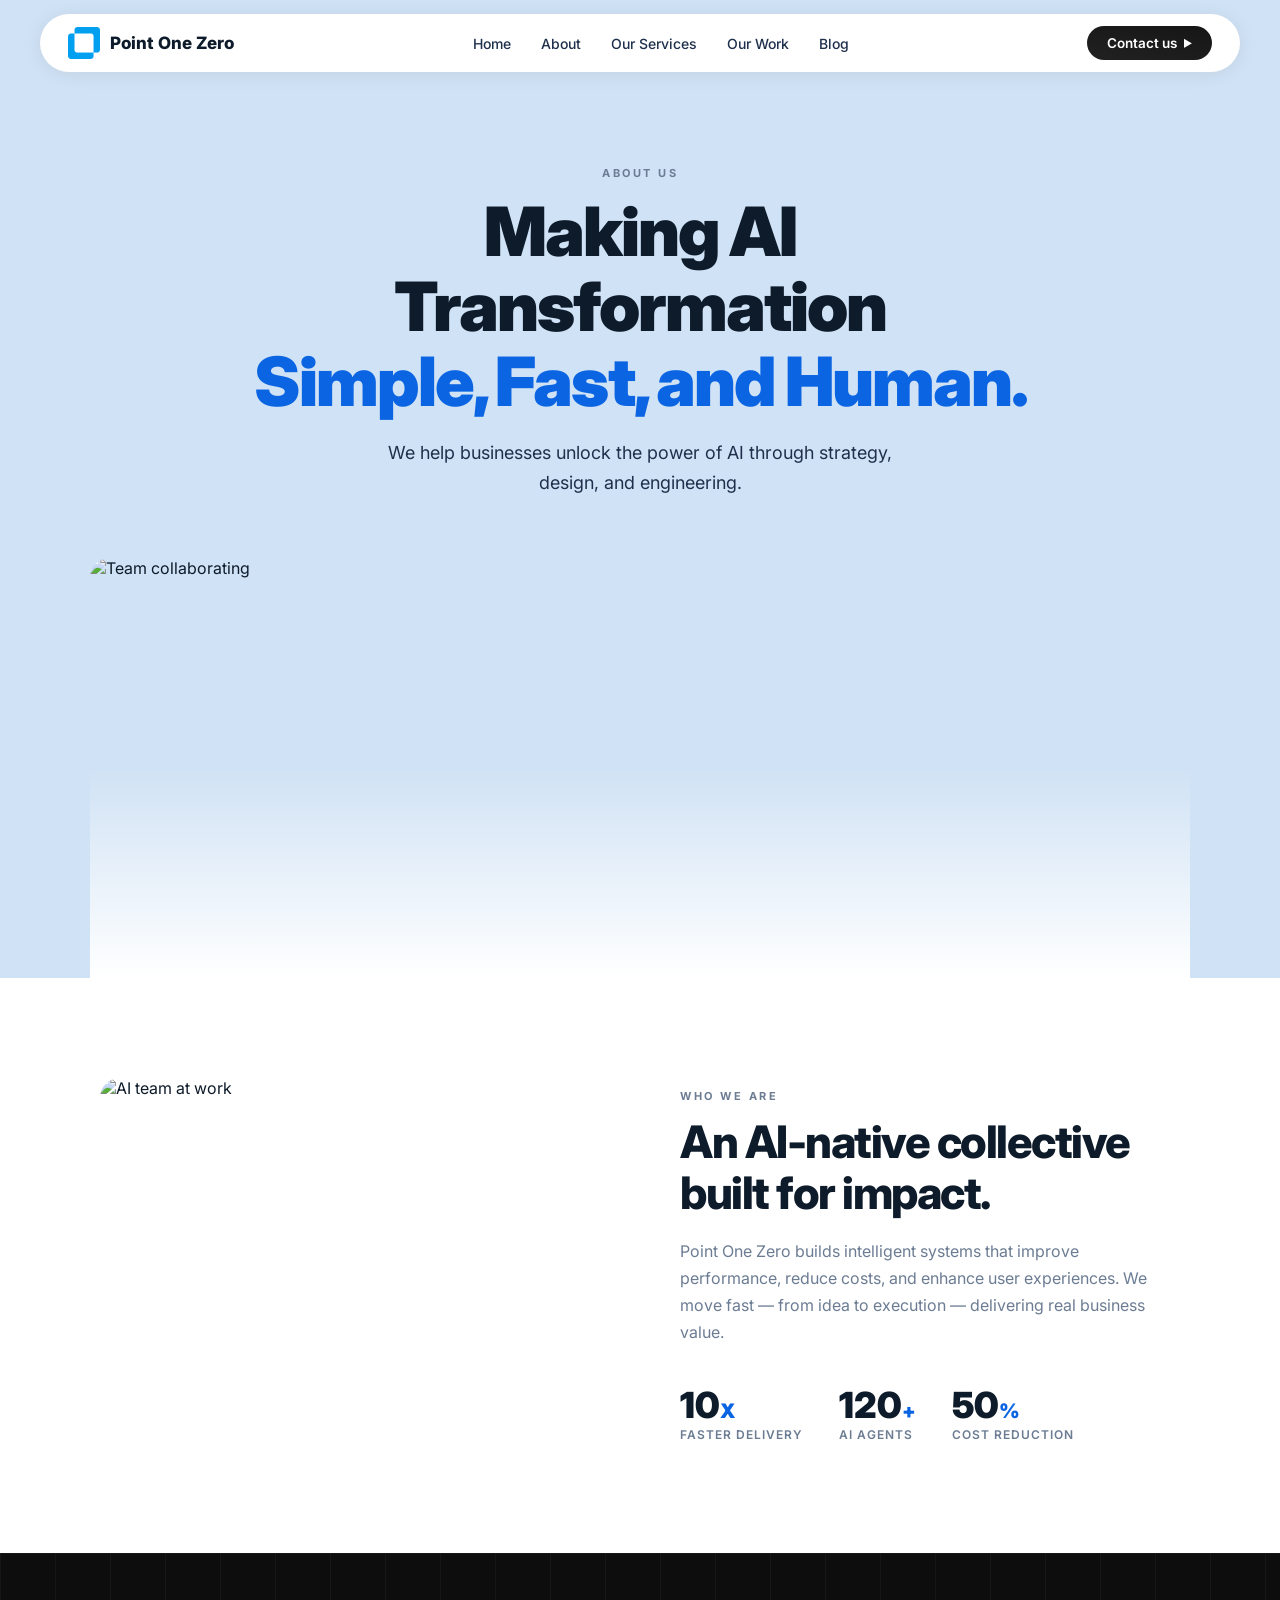
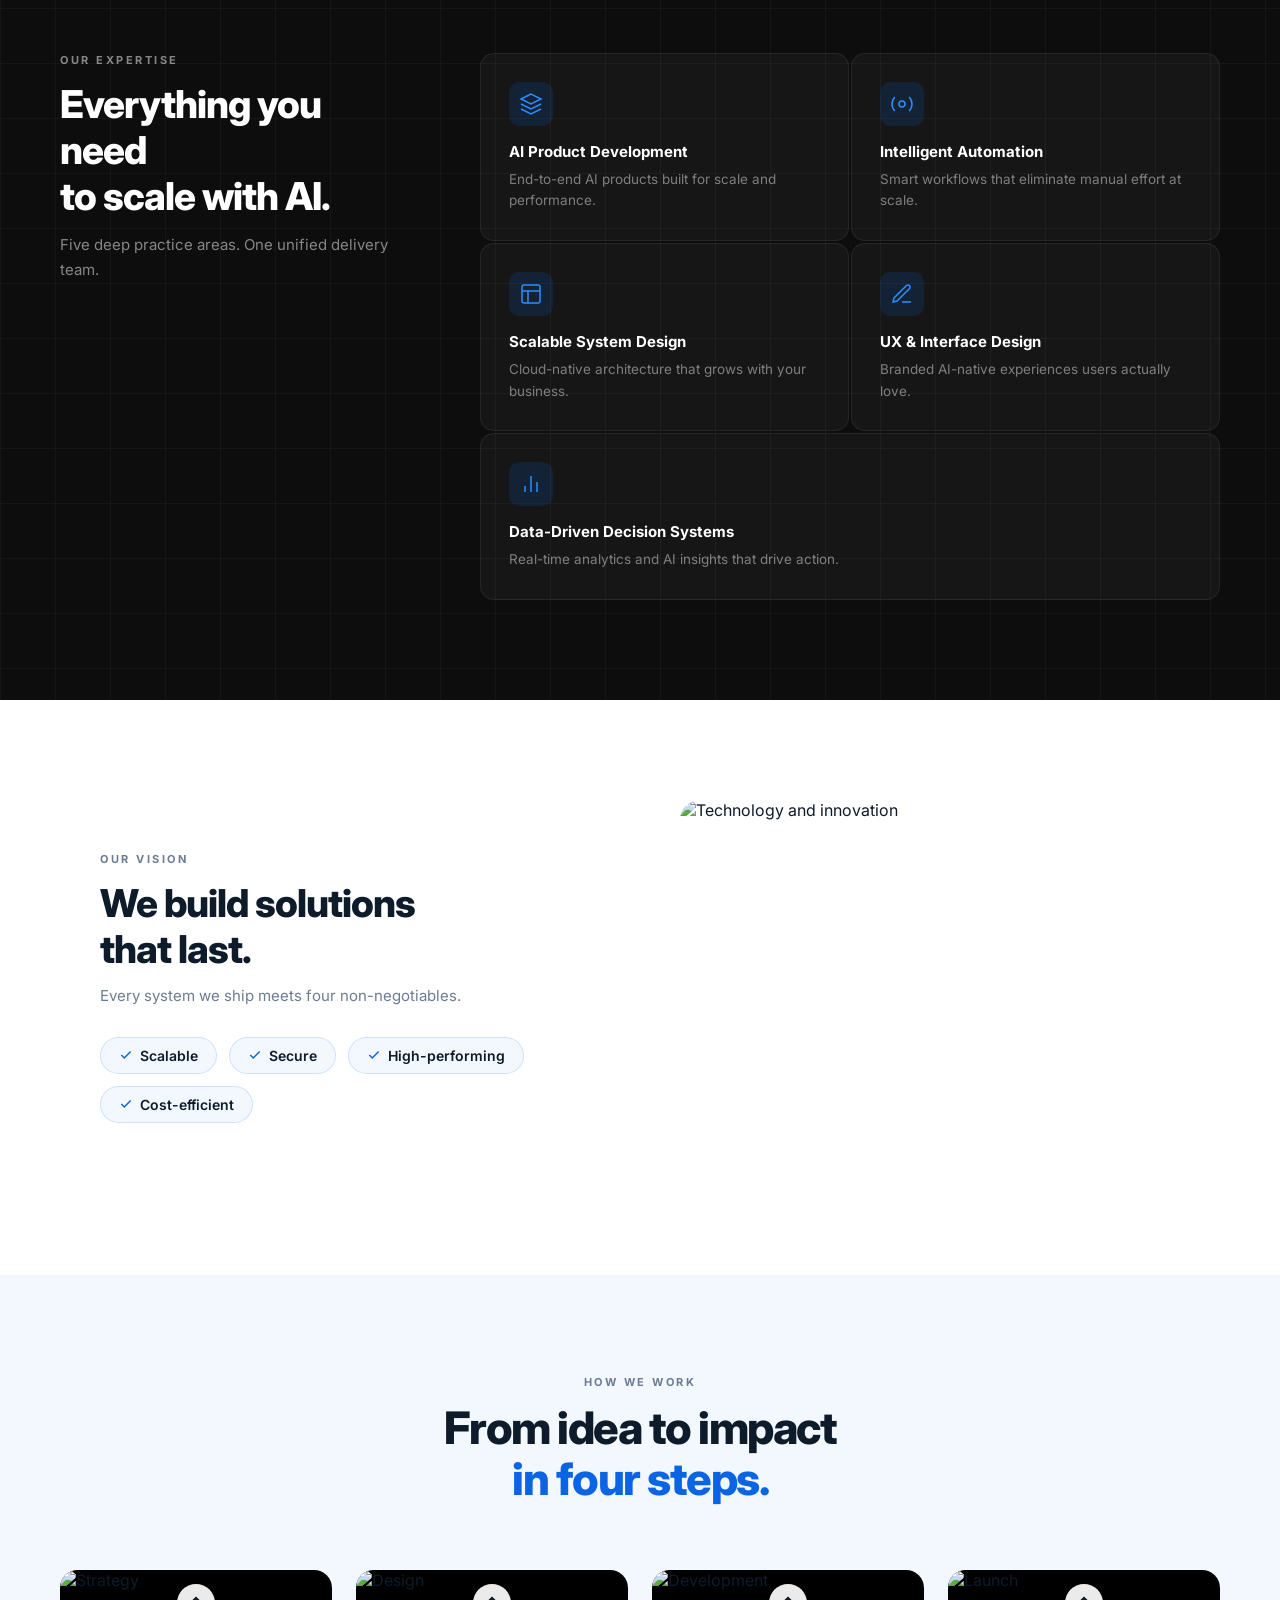
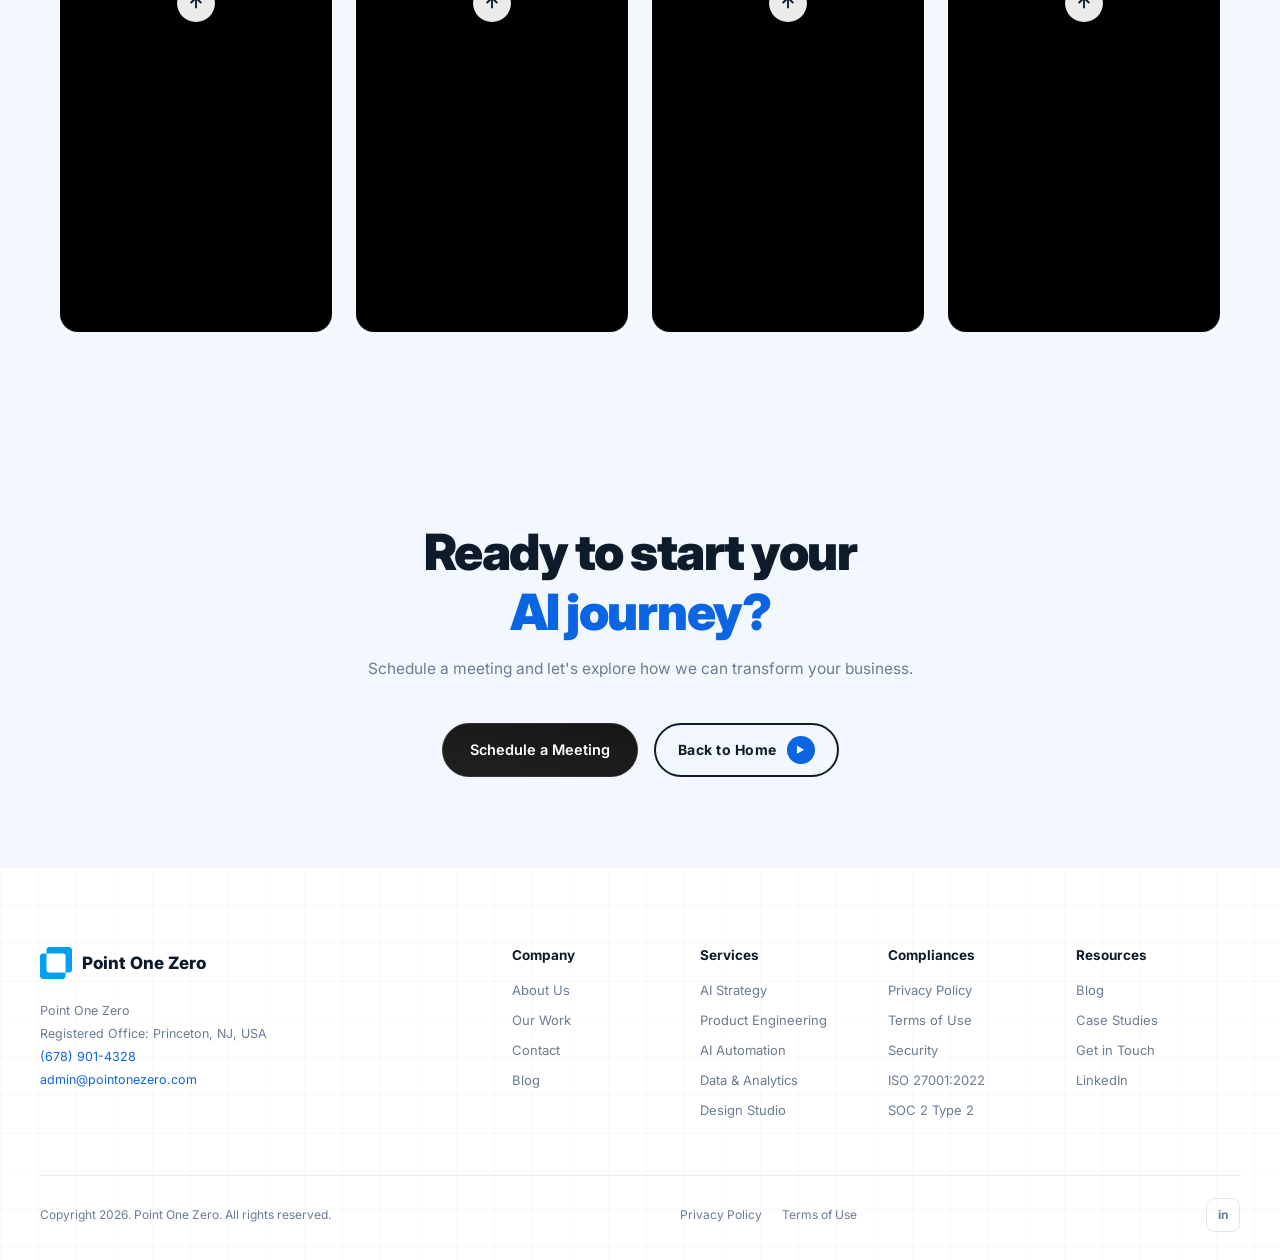
==== about.html @ 59e639ab "Initial commit - Add website files" ====
<!DOCTYPE html>
<html lang="en">
<head>
  <meta charset="UTF-8" />
  <meta name="viewport" content="width=device-width, initial-scale=1.0" />
  <title>About — Point One Zero</title>
  <link rel="preconnect" href="https://fonts.googleapis.com" />
  <link rel="preconnect" href="https://fonts.gstatic.com" crossorigin />
  <link href="https://fonts.googleapis.com/css2?family=Inter:ital,wght@0,300;0,400;0,500;0,600;0,700;0,800;0,900;1,400;1,600&display=swap" rel="stylesheet" />
  <link rel="stylesheet" href="style.css" />
  <link rel="stylesheet" href="about.css" />
</head>
<body>

  <!-- NAVBAR -->
  <header class="site-header">
    <nav class="navbar">
      <a href="index.html" class="logo">
        <img src="POZ Logo.png" alt="Point One Zero Logo" class="logo-img" />
        <span>Point One Zero</span>
      </a>
      <ul class="nav-links">
        <li><a href="index.html">Home</a></li>
        <li><a href="about.html" class="nav-active">About</a></li>
        <li><a href="services.html">Our Services</a></li>
        <li><a href="work.html">Our Work</a></li>
        <li><a href="blog.html">Blog</a></li>
      </ul>
      <a href="contact.html" class="nav-cta">Contact us <span class="cta-arrow">&#9658;</span></a>
      <button class="nav-hamburger" id="navHamburger" aria-label="Menu">
        <span></span><span></span><span></span>
      </button>
    </nav>
  </header>

  <!-- Mobile Menu -->
  <div class="mobile-nav" id="mobileNav">
    <button class="mobile-nav-close" id="mobileNavClose">&#10005;</button>
    <ul>
      <li><a href="index.html">Home</a></li>
      <li><a href="about.html">About</a></li>
      <li><a href="services.html">Our Services</a></li>
      <li><a href="work.html">Our Work</a></li>
      <li><a href="blog.html">Blog</a></li>
      <li><a href="index.html#contact">Contact us</a></li>
    </ul>
  </div>

  <!-- ═══════════════════════════════
       HERO
  ═══════════════════════════════ -->
  <section class="ab-hero">
    <div class="ab-hero-inner">
      <span class="section-eyebrow">ABOUT US</span>
      <h1 class="ab-hero-h1">
        Making AI Transformation<br />
        <em class="blue-text" style="font-style:normal;">Simple, Fast, and Human.</em>
      </h1>
      <p class="ab-hero-sub">
        We help businesses unlock the power of AI through strategy, design, and engineering.
      </p>
    </div>
    <!-- Hero visual: full-width image strip -->
    <div class="ab-hero-img-strip">
      <img
        src="https://images.unsplash.com/photo-1552664730-d307ca884978?w=1600&q=80&auto=format&fit=crop"
        alt="Team collaborating"
        class="ab-hero-img"
      />
      <div class="ab-hero-img-overlay"></div>
    </div>
  </section>

  <!-- ═══════════════════════════════
       WHO WE ARE — split layout
  ═══════════════════════════════ -->
  <section class="ab-who">
    <div class="ab-who-img">
      <img
        src="https://images.unsplash.com/photo-1531482615713-2afd69097998?w=900&q=80&auto=format&fit=crop"
        alt="AI team at work"
      />
    </div>
    <div class="ab-who-text">
      <span class="section-eyebrow">WHO WE ARE</span>
      <h2>An AI-native collective<br />built for impact.</h2>
      <p>
        Point One Zero builds intelligent systems that improve performance,
        reduce costs, and enhance user experiences. We move fast — from
        idea to execution — delivering real business value.
      </p>
      <div class="ab-who-stats">
        <div class="ab-stat">
          <span class="ab-stat-num">10<span class="ab-stat-tag">X</span></span>
          <span class="ab-stat-label">Faster Delivery</span>
        </div>
        <div class="ab-stat">
          <span class="ab-stat-num">120<span class="ab-stat-tag">+</span></span>
          <span class="ab-stat-label">AI Agents</span>
        </div>
        <div class="ab-stat">
          <span class="ab-stat-num">50<span class="ab-stat-tag">%</span></span>
          <span class="ab-stat-label">Cost Reduction</span>
        </div>
      </div>
    </div>
  </section>

  <!-- ═══════════════════════════════
       EXPERTISE — dark section
  ═══════════════════════════════ -->
  <section class="ab-expertise">
    <div class="ab-expertise-inner">
      <div class="ab-exp-text">
        <span class="section-eyebrow" style="color:rgba(255,255,255,0.5);">OUR EXPERTISE</span>
        <h2>Everything you need<br />to scale with AI.</h2>
        <p>Five deep practice areas. One unified delivery team.</p>
      </div>
      <div class="ab-exp-grid">
        <div class="ab-exp-card">
          <div class="ab-exp-icon">
            <svg width="24" height="24" viewBox="0 0 24 24" fill="none" stroke="currentColor" stroke-width="1.5"><path d="M12 2L2 7l10 5 10-5-10-5z"/><path d="M2 17l10 5 10-5"/><path d="M2 12l10 5 10-5"/></svg>
          </div>
          <h3>AI Product Development</h3>
          <p>End-to-end AI products built for scale and performance.</p>
        </div>
        <div class="ab-exp-card">
          <div class="ab-exp-icon">
            <svg width="24" height="24" viewBox="0 0 24 24" fill="none" stroke="currentColor" stroke-width="1.5"><circle cx="12" cy="12" r="3"/><path d="M19.07 4.93a10 10 0 010 14.14M4.93 4.93a10 10 0 000 14.14"/></svg>
          </div>
          <h3>Intelligent Automation</h3>
          <p>Smart workflows that eliminate manual effort at scale.</p>
        </div>
        <div class="ab-exp-card">
          <div class="ab-exp-icon">
            <svg width="24" height="24" viewBox="0 0 24 24" fill="none" stroke="currentColor" stroke-width="1.5"><rect x="3" y="3" width="18" height="18" rx="2"/><path d="M3 9h18M9 21V9"/></svg>
          </div>
          <h3>Scalable System Design</h3>
          <p>Cloud-native architecture that grows with your business.</p>
        </div>
        <div class="ab-exp-card">
          <div class="ab-exp-icon">
            <svg width="24" height="24" viewBox="0 0 24 24" fill="none" stroke="currentColor" stroke-width="1.5"><path d="M12 20h9"/><path d="M16.5 3.5a2.121 2.121 0 013 3L7 19l-4 1 1-4L16.5 3.5z"/></svg>
          </div>
          <h3>UX &amp; Interface Design</h3>
          <p>Branded AI-native experiences users actually love.</p>
        </div>
        <div class="ab-exp-card">
          <div class="ab-exp-icon">
            <svg width="24" height="24" viewBox="0 0 24 24" fill="none" stroke="currentColor" stroke-width="1.5"><line x1="18" y1="20" x2="18" y2="10"/><line x1="12" y1="20" x2="12" y2="4"/><line x1="6" y1="20" x2="6" y2="14"/></svg>
          </div>
          <h3>Data-Driven Decision Systems</h3>
          <p>Real-time analytics and AI insights that drive action.</p>
        </div>
      </div>
    </div>
  </section>

  <!-- ═══════════════════════════════
       VISION — light section with image
  ═══════════════════════════════ -->
  <section class="ab-vision">
    <div class="ab-vision-text">
      <span class="section-eyebrow">OUR VISION</span>
      <h2>We build solutions<br />that last.</h2>
      <p>Every system we ship meets four non-negotiables.</p>
      <div class="ab-vision-pills">
        <span class="ab-pill">
          <svg width="14" height="14" viewBox="0 0 24 24" fill="none" stroke="currentColor" stroke-width="2.5"><polyline points="20 6 9 17 4 12"/></svg>
          Scalable
        </span>
        <span class="ab-pill">
          <svg width="14" height="14" viewBox="0 0 24 24" fill="none" stroke="currentColor" stroke-width="2.5"><polyline points="20 6 9 17 4 12"/></svg>
          Secure
        </span>
        <span class="ab-pill">
          <svg width="14" height="14" viewBox="0 0 24 24" fill="none" stroke="currentColor" stroke-width="2.5"><polyline points="20 6 9 17 4 12"/></svg>
          High-performing
        </span>
        <span class="ab-pill">
          <svg width="14" height="14" viewBox="0 0 24 24" fill="none" stroke="currentColor" stroke-width="2.5"><polyline points="20 6 9 17 4 12"/></svg>
          Cost-efficient
        </span>
      </div>
    </div>
    <div class="ab-vision-img">
      <img
        src="https://images.unsplash.com/photo-1518770660439-4636190af475?w=900&q=80&auto=format&fit=crop"
        alt="Technology and innovation"
      />
    </div>
  </section>

  <!-- ═══════════════════════════════
       PROCESS — numbered steps
  ═══════════════════════════════ -->
  <section class="ab-process">
    <div class="ab-process-head">
      <span class="section-eyebrow">HOW WE WORK</span>
      <h2>From idea to impact<br /><span class="blue-text">in four steps.</span></h2>
    </div>

    <div class="ab-steps">

      <!-- Card 1 -->
      <div class="ab-flip-card">
        <div class="ab-flip-inner">
          <div class="ab-flip-front">
            <img src="https://images.unsplash.com/photo-1507238691740-187a5b1d37b8?w=600&q=80&auto=format&fit=crop" alt="Strategy" />
            <div class="ab-flip-arrow">
              <svg width="18" height="18" viewBox="0 0 24 24" fill="none" stroke="currentColor" stroke-width="2.5"><line x1="12" y1="19" x2="12" y2="5"/><polyline points="5 12 12 5 19 12"/></svg>
            </div>
          </div>
          <div class="ab-flip-back">
            <h3>Innovation &amp; Strategy</h3>
            <p>Define goals, identify opportunities, and create a clear roadmap to value.</p>
          </div>
        </div>
      </div>

      <!-- Card 2 -->
      <div class="ab-flip-card">
        <div class="ab-flip-inner">
          <div class="ab-flip-front">
            <img src="https://images.unsplash.com/photo-1561070791-2526d30994b5?w=600&q=80&auto=format&fit=crop" alt="Design" />
            <div class="ab-flip-arrow">
              <svg width="18" height="18" viewBox="0 0 24 24" fill="none" stroke="currentColor" stroke-width="2.5"><line x1="12" y1="19" x2="12" y2="5"/><polyline points="5 12 12 5 19 12"/></svg>
            </div>
          </div>
          <div class="ab-flip-back">
            <h3>Design &amp; Prototyping</h3>
            <p>Rapid design iterations with real-time validation and feedback loops.</p>
          </div>
        </div>
      </div>

      <!-- Card 3 -->
      <div class="ab-flip-card">
        <div class="ab-flip-inner">
          <div class="ab-flip-front">
            <img src="https://images.unsplash.com/photo-1571171637578-41bc2dd41cd2?w=600&q=80&auto=format&fit=crop" alt="Development" />
            <div class="ab-flip-arrow">
              <svg width="18" height="18" viewBox="0 0 24 24" fill="none" stroke="currentColor" stroke-width="2.5"><line x1="12" y1="19" x2="12" y2="5"/><polyline points="5 12 12 5 19 12"/></svg>
            </div>
          </div>
          <div class="ab-flip-back">
            <h3>Development &amp; Integration</h3>
            <p>AI-powered systems built and integrated with your existing business platforms.</p>
          </div>
        </div>
      </div>

      <!-- Card 4 -->
      <div class="ab-flip-card">
        <div class="ab-flip-inner">
          <div class="ab-flip-front">
            <img src="https://images.unsplash.com/photo-1551288049-bebda4e38f71?w=600&q=80&auto=format&fit=crop" alt="Launch" />
            <div class="ab-flip-arrow">
              <svg width="18" height="18" viewBox="0 0 24 24" fill="none" stroke="currentColor" stroke-width="2.5"><line x1="12" y1="19" x2="12" y2="5"/><polyline points="5 12 12 5 19 12"/></svg>
            </div>
          </div>
          <div class="ab-flip-back">
            <h3>Launch &amp; Learn</h3>
            <p>Deploy, monitor, and continuously improve using real-world insights and data.</p>
          </div>
        </div>
      </div>

    </div>
  </section>

  <!-- ═══════════════════════════════
       CTA BAND
  ═══════════════════════════════ -->
  <section class="cta-band" id="contact">
    <div class="cta-band-inner">
      <h2>Ready to start your<br /><span class="blue-text">AI journey?</span></h2>
      <p>Schedule a meeting and let's explore how we can transform your business.</p>
      <div class="cta-band-btns">
        <a href="contact.html" class="btn-dark">Schedule a Meeting</a>
        <a href="index.html" class="btn-outline-dark">Back to Home <span class="btn-play">&#9654;</span></a>
      </div>
    </div>
  </section>

  <!-- FOOTER -->
  <footer class="site-footer">
    <div class="footer-top">
      <div class="footer-brand">
        <a href="index.html" class="logo footer-logo">
          <img src="POZ Logo.png" alt="Point One Zero Logo" class="logo-img" />
          <span>Point One Zero</span>
        </a>
        <address class="footer-addr">
          Point One Zero<br />
          Registered Office: Princeton, NJ, USA<br />
          <a href="tel:+16789014328">(678) 901-4328</a><br />
          <a href="mailto:admin@pointonezero.com">admin@pointonezero.com</a>
        </address>
      </div>
      <div class="footer-cols">
        <div class="fcol">
          <h4>Company</h4>
          <ul>
            <li><a href="about.html">About Us</a></li>
            <li><a href="work.html">Our Work</a></li>
            <li><a href="contact.html">Contact</a></li>
            <li><a href="blog.html">Blog</a></li>
          </ul>
        </div>
        <div class="fcol">
          <h4>Services</h4>
          <ul>
            <li><a href="services.html">AI Strategy</a></li>
            <li><a href="services.html">Product Engineering</a></li>
            <li><a href="services.html">AI Automation</a></li>
            <li><a href="services.html">Data &amp; Analytics</a></li>
            <li><a href="services.html">Design Studio</a></li>
          </ul>
        </div>
        <div class="fcol">
          <h4>Compliances</h4>
          <ul>
            <li><a href="#">Privacy Policy</a></li>
            <li><a href="#">Terms of Use</a></li>
            <li><a href="#">Security</a></li>
            <li><a href="#">ISO 27001:2022</a></li>
            <li><a href="#">SOC 2 Type 2</a></li>
          </ul>
        </div>
        <div class="fcol">
          <h4>Resources</h4>
          <ul>
            <li><a href="blog.html">Blog</a></li>
            <li><a href="work.html">Case Studies</a></li>
            <li><a href="contact.html">Get in Touch</a></li>
            <li><a href="https://www.linkedin.com/company/point-one-zero/posts/?feedView=all" target="_blank" rel="noopener">LinkedIn</a></li>
          </ul>
        </div>
      </div>
    </div>
    <div class="footer-bottom">
      <p>Copyright 2026. Point One Zero. All rights reserved.</p>
      <div class="footer-legal">
        <a href="#">Privacy Policy</a>
        <a href="#">Terms of Use</a>
      </div>
      <div class="footer-socials">
        <a href="https://www.linkedin.com/company/point-one-zero/posts/?feedView=all" target="_blank" rel="noopener" aria-label="LinkedIn" class="social-link">in</a>
      </div>
    </div>
  </footer>

  <script src="main.js"></script>
</body>
</html>
---- style.css ----
/* ══════════════════════════════════════════
   RESET
══════════════════════════════════════════ */
*, *::before, *::after { margin: 0; padding: 0; box-sizing: border-box; }
html { scroll-behavior: smooth; }
ul { list-style: none; }
a { text-decoration: none; color: inherit; }
img { max-width: 100%; display: block; }
address { font-style: normal; }

/* ══════════════════════════════════════════
   TOKENS  (exact Juspay values)
══════════════════════════════════════════ */
:root {
  /* colours */
  --hero-bg    : #d0e2f5;   /* periwinkle-blue hero */
  --white-bg   : #ffffff;
  --light-bg   : #f3f8ff;   /* juspay light section */
  --dark-bg    : #0d0d0d;
  --blue       : #0b65e3;
  --blue-dark  : #044eb5;
  --blue-light : #2b8eff;
  --text-dark  : #0d1b2a;
  --text-mid   : #1f304c;
  --text-muted : #6b7c93;
  --white      : #ffffff;
  /* gradients */
  --btn-grad        : linear-gradient(191deg, #161616, #212121);
  --btn-grad-hover  : linear-gradient(180deg, #044eb5, #2b8eff);
  /* misc */
  --radius-pill : 9999px;
  --radius-card : 14px;
  --font        : 'Inter', system-ui, sans-serif;
  --trans       : all .5s ease;
}

body {
  font-family : var(--font);
  color       : var(--text-dark);
  overflow-x  : hidden;
  background  : var(--white-bg);
}

/* ══════════════════════════════════════════
   SHARED HELPERS
══════════════════════════════════════════ */
.blue-text { color: var(--blue); }

.section-eyebrow {
  display      : block;
  font-size    : 11px;
  font-weight  : 700;
  letter-spacing: 2.5px;
  color        : var(--text-muted);
  text-transform: uppercase;
  margin-bottom: 14px;
}

/* ══════════════════════════════════════════
   BUTTONS
══════════════════════════════════════════ */
.btn-dark {
  display       : inline-flex;
  align-items   : center;
  gap           : 8px;
  background    : var(--btn-grad);
  color         : var(--white);
  padding       : 13px 28px;
  border-radius : var(--radius-pill);
  font-size     : 14.5px;
  font-weight   : 600;
  transition    : var(--trans);
  position      : relative;
  overflow      : hidden;
  /* inset border trick from juspay */
  box-shadow    : inset 0 0 0 .8px rgba(255,255,255,0.12);
}
.btn-dark::before {
  content    : '';
  position   : absolute;
  inset      : 0;
  background : var(--btn-grad-hover);
  opacity    : 0;
  transition : opacity .5s ease;
  border-radius: inherit;
}
.btn-dark:hover::before { opacity: 0; }
.btn-dark span, .btn-dark > * { position: relative; z-index: 1; }

.btn-outline-dark {
  display       : inline-flex;
  align-items   : center;
  gap           : 10px;
  background    : transparent;
  color         : var(--text-dark);
  padding       : 11px 22px;
  border-radius : var(--radius-pill);
  font-size     : 14px;
  font-weight   : 700;
  border        : 2px solid var(--text-dark);
  letter-spacing: 0.5px;
  transition    : var(--trans);
}
.btn-outline-dark:hover {
  background : transparent;
  color      : var(--text-dark);
}

.btn-play {
  display         : inline-flex;
  align-items     : center;
  justify-content : center;
  width    : 28px;
  height   : 28px;
  background : var(--blue);
  color    : var(--white);
  border-radius: 50%;
  font-size: 9px;
  flex-shrink: 0;
}

/* ══════════════════════════════════════════
   NAVBAR
══════════════════════════════════════════ */
.site-header {
  position : sticky;
  top      : 0;
  z-index  : 200;
  padding  : 14px 24px;
  /* same hero bg behind navbar */
  background: var(--hero-bg);
}

.navbar {
  background    : var(--white);
  border-radius : var(--radius-pill);
  padding       : 12px 28px;
  max-width     : 1200px;
  margin        : 0 auto;
  display       : flex;
  align-items   : center;
  justify-content: space-between;
  gap           : 20px;
  box-shadow    : 0 2px 20px rgba(0,0,0,.07);
  transition    : box-shadow .3s;
}
.navbar.scrolled { box-shadow: 0 4px 28px rgba(11,101,227,.14); }

/* Logo */
.logo {
  display    : flex;
  align-items: center;
  gap        : 10px;
  font-weight: 800;
  font-size  : 17px;
  color      : var(--text-dark);
  white-space: nowrap;
}
.logo-mark {
  position: relative;
  width: 30px; height: 30px;
  flex-shrink: 0;
}
.lm-outer, .lm-inner {
  position     : absolute;
  border-radius: 6px;
  border       : 2.5px solid var(--blue);
}
.lm-outer { inset: 0; }
.lm-inner {
  width: 15px; height: 15px;
  top: 5px; left: 5px;
  background : var(--blue);
  border-color: var(--blue);
}
.lm-outer.dark { border-color: var(--text-dark); }
.lm-inner.dark { background: var(--text-dark); border-color: var(--text-dark); }

.logo-img {
  width           : 32px;
  height          : 32px;
  object-fit      : contain;
  flex-shrink     : 0;
  mix-blend-mode  : multiply;
}

/* Nav links */
.nav-links {
  display    : flex;
  align-items: center;
  gap        : 30px;
}
.nav-links a {
  font-size  : 14px;
  font-weight: 500;
  color      : var(--text-mid);
  display    : flex;
  align-items: center;
  gap        : 4px;
  transition : color .3s;
}
.nav-links a:hover,
.nav-links a.nav-active { color: var(--blue); }

.nav-cta {
  background    : var(--btn-grad);
  color         : var(--white);
  padding       : 9px 20px;
  border-radius : var(--radius-pill);
  font-size     : 13.5px;
  font-weight   : 600;
  white-space   : nowrap;
  transition    : var(--trans);
  display       : flex;
  align-items   : center;
  gap           : 6px;
  position      : relative;
  overflow      : hidden;
}
.nav-cta::before {
  content: ''; position: absolute; inset: 0;
  background: var(--btn-grad-hover); opacity: 0;
  transition: opacity .5s ease; border-radius: inherit;
}
.nav-cta:hover::before { opacity: 0; }
.nav-cta > * { position: relative; z-index: 1; }
.cta-arrow { font-size: 10px; }

/* Hamburger */
.nav-hamburger {
  display       : none;
  flex-direction: column;
  gap           : 5px;
  background    : none;
  border        : none;
  cursor        : pointer;
}
.nav-hamburger span {
  display      : block;
  width        : 22px; height: 2px;
  background   : var(--text-dark);
  border-radius: 2px;
  transition   : .3s;
}

/* Mobile nav */
.mobile-nav {
  position  : fixed;
  inset     : 0;
  background: var(--white);
  z-index   : 999;
  padding   : 60px 32px 32px;
  transform : translateX(-100%);
  transition: transform .35s ease;
}
.mobile-nav.open { transform: translateX(0); }
.mobile-nav-close {
  position  : absolute;
  top: 18px; right: 24px;
  background: none; border: none;
  font-size : 22px; cursor: pointer;
  color     : var(--text-dark);
}
.mobile-nav ul { display: flex; flex-direction: column; gap: 24px; }
.mobile-nav a { font-size: 22px; font-weight: 700; color: var(--text-dark); }

/* ══════════════════════════════════════════
   HERO SECTION
══════════════════════════════════════════ */
.hero-section {
  background : var(--hero-bg);
  padding    : 40px 24px 80px;
  text-align : center;
  position   : relative;
  overflow   : hidden;
}

/* subtle radial highlight behind image */
.hero-section::before {
  content  : '';
  position : absolute;
  top: 40%; left: 50%;
  transform: translate(-50%, -50%);
  width: 700px; height: 700px;
  background: radial-gradient(circle, rgba(11,101,227,.10) 0%, transparent 70%);
  pointer-events: none;
}

/* Announcement box */
.announcement-box {
  display         : inline-flex;
  flex-wrap       : wrap;
  align-items     : center;
  justify-content : center;
  gap             : 4px;
  background      : var(--white);
  border-radius   : var(--radius-pill);
  padding         : 10px 22px;
  font-size       : 13.5px;
  color           : var(--text-mid);
  box-shadow      : 0 2px 16px rgba(0,0,0,.06);
  margin-bottom   : 40px;
  max-width       : 680px;
}
.announcement-box a {
  color       : var(--blue);
  font-weight : 600;
  transition  : opacity .2s;
}
.announcement-box a:hover { opacity: .75; }

/* Hero headline */
.hero-h1 {
  font-size    : clamp(40px, 5.7vw, 74px);
  font-weight  : 900;
  line-height  : 1.08;
  letter-spacing: -2.5px;
  color        : var(--text-dark);
  margin-bottom: 22px;
}
.hero-blue {
  color       : var(--blue);
  font-style  : normal;
}

.hero-sub {
  font-size    : 17px;
  line-height  : 1.7;
  color        : var(--text-muted);
  margin-bottom: 10px;
  max-width    : 620px;
  margin-left  : auto;
  margin-right : auto;
}
.hero-tagline {
  font-size    : 16px;
  font-weight  : 600;
  color        : var(--text-dark);
  margin-bottom: 36px;
}

.hero-btns {
  display         : flex;
  justify-content : center;
  gap             : 16px;
  flex-wrap       : wrap;
  margin-bottom   : 60px;
}

/* Hero image */
.hero-img-wrap {
  position : relative;
  display  : inline-block;
  max-width: 720px;
  width    : 100%;
}
.hero-glow {
  position : absolute;
  inset    : 0;
  background: radial-gradient(circle at center, rgba(11,101,227,.18) 0%, transparent 65%);
  border-radius: 50%;
  animation: glowPulse 3s ease-in-out infinite;
  pointer-events: none;
}
@keyframes glowPulse {
  0%,100% { transform: scale(1);    opacity: .6; }
  50%     { transform: scale(1.12); opacity: 1;  }
}
.hero-img {
  width    : 100%;
  max-width: 700px;
  position : relative;
  z-index  : 1;
  animation: floatImg 5s ease-in-out infinite;
  filter   : drop-shadow(0 24px 48px rgba(11,101,227,.18));
}
@keyframes floatImg {
  0%,100% { transform: translateY(0)   rotate(0deg); }
  33%     { transform: translateY(-16px) rotate(.4deg); }
  66%     { transform: translateY(-7px)  rotate(-.4deg); }
}

/* Floating chips */
.chip {
  position     : absolute;
  background   : var(--white);
  border-radius: var(--radius-pill);
  padding      : 7px 14px;
  font-size    : 12px;
  font-weight  : 600;
  color        : var(--text-dark);
  display      : flex;
  align-items  : center;
  gap          : 7px;
  box-shadow   : 0 4px 16px rgba(0,0,0,.10);
  white-space  : nowrap;
  z-index      : 3;
}
.chip-dot {
  width: 7px; height: 7px;
  border-radius: 50%;
  flex-shrink: 0;
}
.chip-dot.green  { background: #22c55e; }
.chip-dot.blue   { background: var(--blue); }
.chip-dot.orange { background: #f97316; }
.chip-dot.purple { background: #7c3aed; }

.chip-1 { top: 10%; left: -2%;  animation: chipFloat 4s  ease-in-out infinite; }
.chip-2 { top: 6%;  right: 0%;  animation: chipFloat 4.5s ease-in-out infinite .6s; }
.chip-3 { bottom: 28%; left: -4%; animation: chipFloat 4s  ease-in-out infinite 1.2s; }
.chip-4 { bottom: 14%; right: -2%; animation: chipFloat 5s  ease-in-out infinite 1.8s; }

@keyframes chipFloat {
  0%,100% { transform: translateY(0); }
  50%     { transform: translateY(-10px); }
}

.desk-br { display: inline; }

/* ══════════════════════════════════════════
   METRICS SECTION  — WHITE BG
══════════════════════════════════════════ */
.metrics-section {
  background : var(--white);
  padding    : 90px 24px 80px;
  text-align : center;
}
.metrics-intro {
  max-width    : 820px;
  margin       : 0 auto 64px;
}
.metrics-label {
  font-size    : 12px;
  font-weight  : 700;
  letter-spacing: 1.5px;
  color        : var(--blue);
  text-transform: uppercase;
  margin-bottom: 4px;
}
.metrics-arrow {
  font-size    : 20px;
  color        : var(--blue);
  margin-bottom: 18px;
  line-height  : 1;
}
.metrics-quote {
  position     : relative;
  font-size    : clamp(18px, 2.4vw, 30px);
  font-weight  : 500;
  line-height  : 1.7;
  color        : var(--text-muted);
  letter-spacing: -.2px;
  max-width    : 760px;
  margin       : 0 auto;
  padding      : 32px 48px;
  border-left  : none;
  font-style   : normal;
}

/* decorative left bar */
.metrics-quote::before {
  content      : '';
  position     : absolute;
  left         : 0; top: 50%;
  transform    : translateY(-50%);
  width        : 3px;
  height       : 60%;
  background   : linear-gradient(to bottom, var(--blue), transparent);
  border-radius: 2px;
}

.mq-open,
.mq-close {
  font-size  : 3em;
  line-height: 0;
  vertical-align: -0.35em;
  color      : rgba(11,101,227,.18);
  font-weight: 900;
  font-style : normal;
}
.mq-open { margin-right: 4px; }
.mq-close { margin-left: 4px; }

.mq-highlight {
  font-weight      : 800;
  color            : inherit;
  font-style       : normal;
  white-space      : nowrap;
  /* marker highlight effect */
  background       : linear-gradient(
                       104deg,
                       transparent 2%,
                       rgba(255,214,0,0.35) 4%,
                       rgba(255,214,0,0.50) 10%,
                       rgba(255,214,0,0.45) 80%,
                       rgba(255,214,0,0.30) 95%,
                       transparent 98%
                     );
  border-radius    : 2px 6px 4px 2px / 4px 2px 6px 3px;
  padding          : 2px 6px 3px 4px;
  -webkit-box-decoration-break: clone;
  box-decoration-break: clone;
  /* slight tilt like a real marker stroke */
  display          : inline;
}

.metrics-grid {
  display              : grid;
  grid-template-columns: repeat(4, 1fr);
  gap                  : 0;
  max-width            : 1100px;
  margin               : 0 auto 60px;
  border-top           : 1px solid #e8eef8;
  border-left          : 1px solid #e8eef8;
}
.metric-item {
  padding     : 48px 32px;
  border-right: 1px solid #e8eef8;
  border-bottom: 1px solid #e8eef8;
  text-align  : center;
  transition  : background .3s;
}
.metric-item:hover { background: var(--light-bg); }

.metric-num {
  font-size    : clamp(30px, 3.5vw, 44px);
  font-weight  : 900;
  color        : var(--blue);
  letter-spacing: -1.5px;
  margin-bottom: 12px;
  line-height  : 1;
  display      : flex;
  align-items  : baseline;
  justify-content: center;
  gap          : 4px;
  flex-wrap    : wrap;
}
.metric-tag {
  font-size  : 15px;
  font-weight: 600;
  color      : var(--text-muted);
}
.metric-item p {
  font-size  : 13px;
  color      : var(--text-muted);
  line-height: 1.55;
}
.metrics-footer-note {
  font-size    : 11px;
  color        : var(--blue);
  letter-spacing: 1px;
  font-weight  : 600;
  text-transform: uppercase;
  line-height  : 1.6;
}

/* ══════════════════════════════════════════
   DARK FEATURE SECTION
══════════════════════════════════════════ */
.dark-feature-section {
  background : var(--dark-bg);
  padding    : 100px 24px;
  position   : relative;
  overflow   : hidden;
}

/* dot grid overlay */
.dark-feature-section::after {
  content  : '';
  position : absolute;
  inset    : 0;
  background-image :
    linear-gradient(rgba(255,255,255,.035) 1px, transparent 1px),
    linear-gradient(90deg, rgba(255,255,255,.035) 1px, transparent 1px);
  background-size: 55px 55px;
  pointer-events : none;
}

/* decorative shapes */
.deco-circle-tl {
  position     : absolute;
  top: 30px; left: 30px;
  width: 100px; height: 100px;
  border       : 1px solid rgba(255,255,255,.06);
  border-radius: 50%;
}
.deco-circle-br {
  position     : absolute;
  bottom: 40px; right: 60px;
  width: 60px; height: 60px;
  border       : 1px solid rgba(255,255,255,.06);
  border-radius: 50%;
}

.dark-inner {
  position  : relative;
  z-index   : 1;
  text-align: center;
  max-width : 1100px;
  margin    : 0 auto;
}
.dark-pill {
  display      : inline-block;
  background   : rgba(255,255,255,.08);
  color        : rgba(255,255,255,.6);
  padding      : 6px 18px;
  border-radius: var(--radius-pill);
  font-size    : 10.5px;
  font-weight  : 700;
  letter-spacing: 2.5px;
  text-transform: uppercase;
  margin-bottom: 20px;
}
.dark-h2 {
  font-size    : clamp(28px, 4vw, 52px);
  font-weight  : 800;
  color        : var(--white);
  letter-spacing: -1.5px;
  margin-bottom: 14px;
}
.dark-sub {
  font-size    : 15.5px;
  color        : rgba(255,255,255,.5);
  line-height  : 1.7;
  max-width    : 560px;
  margin       : 0 auto 36px;
}

/* Feature cards (dashed border — Juspay style) */
.feature-grid {
  display              : grid;
  grid-template-columns: repeat(4, 1fr);
  gap                  : 20px;
  margin-top           : 60px;
  text-align           : left;
}
.feat-card {
  border       : 2px dashed rgba(255,255,255,.12);
  border-radius: var(--radius-card);
  padding      : 32px 24px;
  transition   : border-color .4s, background .4s, transform .3s;
}
.feat-card:hover {
  border-color: rgba(11,101,227,.55);
  background  : rgba(11,101,227,.07);
  transform   : translateY(-4px);
}
.feat-icon {
  width        : 44px; height: 44px;
  background   : rgba(255,255,255,.07);
  border-radius: 10px;
  display      : flex;
  align-items  : center;
  justify-content: center;
  color        : rgba(255,255,255,.7);
  margin-bottom: 18px;
}
.feat-card h3 {
  font-size    : 15px;
  font-weight  : 700;
  color        : var(--white);
  margin-bottom: 8px;
}
.feat-card p {
  font-size : 13px;
  color     : rgba(255,255,255,.45);
  line-height: 1.65;
}

/* ══════════════════════════════════════════
   VALUE SECTION — LIGHT BG
══════════════════════════════════════════ */
.value-section {
  background : var(--light-bg);
  padding    : 100px 24px;
}
.value-section > * { max-width: 1200px; margin: 0 auto; }

/* two-column inner layout */
.value-section {
  display               : block; /* keep simple */
}
.value-content,
.value-steps {
  max-width: 1200px;
  margin   : 0 auto;
}

/* inner grid via wrapper */
.value-section::before { display: none; }

/* reuse a flex approach */
.value-section {
  container-type: inline-size;
}

.value-inner-grid {
  display              : grid;
  grid-template-columns: 1fr 1fr;
  gap                  : 80px;
  align-items          : center;
  max-width            : 1200px;
  margin               : 0 auto;
}

/* wrap content & steps inside a grid on the parent */
.value-section .value-content { grid-column: 1; }
.value-section .value-steps   { grid-column: 2; }

/* — Override: place grid inside value-section directly — */
.value-section {
  padding: 100px 24px;
}
.value-section > .value-content,
.value-section > .value-steps {
  /* will be wrapped by JS grid wrapper */
}

.value-label {
  font-size    : 11px;
  font-weight  : 700;
  letter-spacing: 2px;
  color        : var(--blue);
  text-transform: uppercase;
  margin-bottom: 14px;
}
.value-h2 {
  font-size    : clamp(26px, 3vw, 40px);
  font-weight  : 800;
  color        : var(--text-dark);
  letter-spacing: -1px;
  line-height  : 1.2;
  margin-bottom: 18px;
}
.value-body {
  font-size    : 15px;
  color        : var(--text-muted);
  line-height  : 1.8;
  margin-bottom: 28px;
  max-width    : 460px;
}
.value-checklist {
  display      : flex;
  flex-direction: column;
  gap          : 12px;
  margin-bottom: 34px;
}
.value-checklist li {
  display    : flex;
  align-items: flex-start;
  gap        : 10px;
  font-size  : 14px;
  font-weight: 500;
  color      : var(--text-dark);
}
.tick {
  display        : inline-flex;
  align-items    : center;
  justify-content: center;
  width  : 20px; height: 20px;
  background : rgba(11,101,227,.1);
  color        : var(--blue);
  border-radius: 50%;
  font-size    : 11px;
  flex-shrink  : 0;
  margin-top   : 1px;
}

/* Process steps */
.value-steps {
  display      : flex;
  flex-direction: column;
}
.vstep {
  display        : flex;
  align-items    : flex-start;
  gap            : 18px;
  background     : var(--white);
  border-radius  : var(--radius-card);
  padding        : 22px 22px;
  box-shadow     : 0 2px 12px rgba(0,0,0,.05);
  transition     : transform .3s, box-shadow .3s, border-left .3s;
  border-left    : 3px solid transparent;
  cursor         : default;
}
.vstep:hover,
.vstep.vstep-active {
  transform  : translateX(5px);
  box-shadow : 0 4px 24px rgba(11,101,227,.12);
  border-left: 3px solid var(--blue);
}
.vstep-num {
  font-size  : 26px;
  font-weight: 900;
  color      : rgba(11,101,227,.15);
  line-height: 1;
  min-width  : 38px;
  transition : color .3s;
}
.vstep:hover .vstep-num,
.vstep.vstep-active .vstep-num { color: var(--blue); }
.vstep h4 {
  font-size    : 14.5px;
  font-weight  : 700;
  color        : var(--text-dark);
  margin-bottom: 4px;
}
.vstep p { font-size: 12.5px; color: var(--text-muted); line-height: 1.55; }
.vstep-line {
  width     : 2px;
  height    : 14px;
  background: linear-gradient(to bottom, var(--blue), rgba(11,101,227,.15));
  margin-left: 38px;
}

/* ══════════════════════════════════════════
   PHILOSOPHY — very light bg
══════════════════════════════════════════ */
.philosophy-section {
  background : var(--white-bg);
  padding    : 100px 24px;
  text-align : center;
}
.philosophy-head {
  max-width    : 640px;
  margin       : 0 auto 60px;
}
.philosophy-head h2 {
  font-size    : clamp(28px, 3.5vw, 46px);
  font-weight  : 800;
  color        : var(--text-dark);
  letter-spacing: -1.5px;
  margin-bottom: 14px;
}
.philosophy-head p {
  font-size: 15.5px;
  color    : var(--text-muted);
  line-height: 1.7;
}
.philosophy-grid {
  display              : grid;
  grid-template-columns: repeat(4, 1fr);
  gap                  : 20px;
  max-width            : 1100px;
  margin               : 0 auto;
  text-align           : left;
}
.phil-card {
  background   : var(--light-bg);
  border-radius: var(--radius-card);
  padding      : 34px 24px;
  transition   : transform .3s, box-shadow .3s;
}
.phil-card:hover {
  transform  : translateY(-5px);
  box-shadow : 0 10px 32px rgba(11,101,227,.1);
}
.phil-num {
  font-size    : 40px;
  font-weight  : 900;
  color        : rgba(11,101,227,.08);
  line-height  : 1;
  margin-bottom: 14px;
  transition   : color .3s;
}
.phil-card:hover .phil-num { color: rgba(11,101,227,.18); }
.phil-card h3 {
  font-size    : 15px;
  font-weight  : 700;
  color        : var(--text-dark);
  margin-bottom: 10px;
}
.phil-card p { font-size: 13px; color: var(--text-muted); line-height: 1.65; }

/* ══════════════════════════════════════════
   WALL OF WORDS  — WHITE BG
══════════════════════════════════════════ */
.wow-section {
  background : var(--white);
  padding    : 90px 0 80px;
  overflow   : hidden;
}
.wow-head {
  text-align   : center;
  padding      : 0 24px;
  margin-bottom: 48px;
}
.wow-head h2 {
  font-size    : clamp(26px, 3.5vw, 44px);
  font-weight  : 800;
  color        : var(--text-dark);
  letter-spacing: -1px;
  display      : flex;
  align-items  : center;
  justify-content: center;
  gap          : 14px;
  flex-wrap    : wrap;
}
.wow-script {
  font-size  : 13px;
  font-weight: 600;
  color      : var(--blue);
  font-style : italic;
  letter-spacing: 0;
}

/* carousel */
.wow-track-outer {
  width: 100%;
  /* mask edges */
  -webkit-mask-image: linear-gradient(to right, transparent, black 9%, black 91%, transparent);
  mask-image        : linear-gradient(to right, transparent, black 9%, black 91%, transparent);
}
.wow-track {
  display  : flex;
  gap      : 22px;
  width    : max-content;
  animation: wowScroll 35s linear infinite;
  padding  : 18px 0;
}
.wow-track:hover { animation-play-state: paused; }
@keyframes wowScroll {
  0%   { transform: translateX(0); }
  100% { transform: translateX(-55%); }
}

.wow-card {
  width        : 310px;
  flex-shrink  : 0;
  border       : 2px dashed var(--border-col, #ccc);
  border-radius: var(--radius-card);
  padding      : 28px 24px;
  transform    : rotate(var(--rot, 0deg));
  background   : var(--white);
  transition   : transform .35s, box-shadow .35s;
}
.wow-card:hover {
  transform : rotate(0deg) translateY(-4px);
  box-shadow: 0 10px 30px rgba(0,0,0,.08);
}
.wow-logo {
  font-size    : 28px;
  width        : 44px; height: 44px;
  background   : var(--light-bg);
  border-radius: 10px;
  display      : flex;
  align-items  : center;
  justify-content: center;
  margin-bottom: 14px;
}
.wow-card p {
  font-size  : 13px;
  color      : var(--text-mid);
  line-height: 1.65;
  margin-bottom: 14px;
}
.wow-author {
  font-size  : 12px;
  font-weight: 600;
  color      : var(--text-muted);
}

/* ══════════════════════════════════════════
   CTA BAND
══════════════════════════════════════════ */
.cta-band {
  background : var(--light-bg);
  padding    : 90px 24px;
  text-align : center;
}
.cta-band-inner { max-width: 680px; margin: 0 auto; }
.cta-band h2 {
  font-size    : clamp(28px, 4vw, 50px);
  font-weight  : 900;
  color        : var(--text-dark);
  letter-spacing: -1.5px;
  margin-bottom: 14px;
}
.cta-band p {
  font-size    : 15.5px;
  color        : var(--text-muted);
  margin-bottom: 40px;
  line-height  : 1.7;
}
.cta-band-btns {
  display        : flex;
  justify-content: center;
  gap            : 16px;
  flex-wrap      : wrap;
}

/* ══════════════════════════════════════════
   FOOTER  — WHITE + GRID
══════════════════════════════════════════ */
.site-footer {
  background : var(--white);
  padding    : 80px 24px 28px;
  position   : relative;
}
/* subtle grid background */
.site-footer::before {
  content  : '';
  position : absolute;
  inset    : 0;
  background-image:
    linear-gradient(rgba(0,0,0,.025) 1px, transparent 1px),
    linear-gradient(90deg, rgba(0,0,0,.025) 1px, transparent 1px);
  background-size: 38px 38px;
  pointer-events : none;
}
.footer-top {
  position             : relative;
  z-index              : 1;
  display              : grid;
  grid-template-columns: 1.4fr 2.6fr;
  gap                  : 80px;
  max-width            : 1200px;
  margin               : 0 auto 56px;
}
.footer-brand .logo { margin-bottom: 20px; }
.footer-logo span { color: var(--text-dark); }
.footer-addr {
  font-size  : 12.5px;
  color      : var(--text-muted);
  line-height: 1.85;
}
.footer-addr a { color: var(--blue); }

.footer-cols {
  display              : grid;
  grid-template-columns: repeat(4, 1fr);
  gap                  : 24px;
}
.fcol h4 {
  font-size    : 13.5px;
  font-weight  : 700;
  color        : var(--text-dark);
  margin-bottom: 16px;
}
.fcol ul { display: flex; flex-direction: column; gap: 10px; }
.fcol a {
  font-size : 13px;
  color     : var(--text-muted);
  transition: color .2s;
}
.fcol a:hover { color: var(--blue); }

.footer-bottom {
  position       : relative;
  z-index        : 1;
  max-width      : 1200px;
  margin         : 0 auto;
  padding-top    : 22px;
  border-top     : 1px solid rgba(0,0,0,.07);
  display        : flex;
  align-items    : center;
  justify-content: space-between;
  flex-wrap      : wrap;
  gap            : 12px;
}
.footer-bottom p { font-size: 12px; color: var(--text-muted); }
.footer-legal {
  display: flex;
  gap    : 20px;
}
.footer-legal a {
  font-size: 12px;
  color    : var(--text-muted);
  transition: color .2s;
}
.footer-legal a:hover { color: var(--blue); }
.footer-socials { display: flex; gap: 10px; }
.social-link {
  width          : 34px; height: 34px;
  border         : 1px solid rgba(0,0,0,.1);
  border-radius  : 8px;
  display        : flex;
  align-items    : center;
  justify-content: center;
  font-size      : 12px;
  font-weight    : 700;
  color          : var(--text-muted);
  transition     : all .25s;
}
.social-link:hover {
  background  : var(--blue);
  color       : var(--white);
  border-color: var(--blue);
}

/* ══════════════════════════════════════════
   SCROLL REVEAL
══════════════════════════════════════════ */
.reveal {
  opacity  : 0;
  transform: translateY(24px);
  transition: opacity .6s ease, transform .6s ease;
}
.reveal.visible { opacity: 1; transform: translateY(0); }

/* ══════════════════════════════════════════
   RESPONSIVE
══════════════════════════════════════════ */

/* two-column value section layout */
@media (min-width: 900px) {
  .value-section {
    display: block;
  }
  /* hack: wrap with flex in JS, or use grid directly */
  .value-section .value-content,
  .value-section .value-steps {
    display: inline-block;
    vertical-align: top;
    width: calc(50% - 32px);
  }
  .value-section .value-content { margin-right: 64px; }
}

@media (max-width: 1100px) {
  .metrics-grid        { grid-template-columns: repeat(2, 1fr); }
  .feature-grid        { grid-template-columns: repeat(2, 1fr); }
  .philosophy-grid     { grid-template-columns: repeat(2, 1fr); }
  .footer-top          { grid-template-columns: 1fr; gap: 40px; }
  .footer-cols         { grid-template-columns: repeat(2, 1fr); }
  .hero-section        { padding: 36px 16px 60px; }
}

@media (max-width: 900px) {
  .value-section .value-content,
  .value-section .value-steps {
    display: block;
    width  : 100%;
    max-width: 600px;
    margin : 0 auto 40px;
  }
  .value-body { max-width: 100%; }
}

@media (max-width: 768px) {
  .nav-links, .nav-cta { display: none; }
  .nav-hamburger { display: flex; }

  .chip-1, .chip-2, .chip-3, .chip-4 { display: none; }
  .desk-br { display: none; }

  .metrics-grid,
  .feature-grid,
  .philosophy-grid { grid-template-columns: 1fr 1fr; }

  .metrics-section,
  .dark-feature-section,
  .value-section,
  .philosophy-section,
  .cta-band { padding: 60px 20px; }

  .site-footer { padding: 50px 20px 22px; }
  .footer-cols { grid-template-columns: 1fr 1fr; }
}

@media (max-width: 520px) {
  .metrics-grid,
  .feature-grid,
  .philosophy-grid { grid-template-columns: 1fr; }

  .footer-cols { grid-template-columns: 1fr 1fr; }
  .hero-btns { flex-direction: column; align-items: center; }

  .wow-head h2 { flex-direction: column; gap: 4px; }
}

/* ══════════════════════════════════════════
   WORK PREVIEW SECTION
══════════════════════════════════════════ */
.work-preview-section {
  background: #f4f6f9;
  padding   : 88px 40px;
}
.work-preview-inner { max-width: 1100px; margin: 0 auto; }
.work-preview-head  { text-align: center; margin-bottom: 48px; }
.work-preview-head h2 { font-size: clamp(28px, 3.5vw, 46px); font-weight: 900; color: var(--text-dark); letter-spacing: -1.5px; line-height: 1.15; }
.work-preview-head p  { font-size: 16px; color: var(--text-muted); margin-top: 12px; max-width: 540px; margin-left: auto; margin-right: auto; }
.work-preview-grid {
  display: grid;
  grid-template-columns: repeat(3,1fr);
  gap: 22px;
}
.wp-card {
  border-radius: 18px;
  padding      : 28px;
  border       : 1px solid rgba(0,0,0,.06);
  display      : flex;
  flex-direction: column;
  gap          : 12px;
  transition   : transform .3s, box-shadow .3s;
}
.wp-card:hover { transform: translateY(-4px); box-shadow: 0 12px 36px rgba(0,0,0,.1); }
.wp-card-icon {
  width: 52px; height: 52px;
  border-radius: 14px;
  background: rgba(255,255,255,.6);
  display: flex; align-items: center; justify-content: center;
  backdrop-filter: blur(4px);
}
.wp-card h4 { font-size: 16px; font-weight: 800; color: var(--text-dark); line-height: 1.3; }
.wp-tag { font-size: 11px; font-weight: 700; color: var(--text-muted); text-transform: uppercase; letter-spacing: .6px; margin: 0; }
.wp-card p:last-of-type { font-size: 13.5px; color: var(--text-mid); line-height: 1.6; }

/* ══════════════════════════════════════════
   BLOG PREVIEW SECTION
══════════════════════════════════════════ */
.blog-section { background: var(--white-bg); padding: 88px 40px; }
.blog-inner   { max-width: 1100px; margin: 0 auto; }
.blog-head    { text-align: center; margin-bottom: 48px; }
.blog-head h2 { font-size: clamp(26px, 3vw, 42px); font-weight: 900; color: var(--text-dark); letter-spacing: -1px; }
.blog-head p  { font-size: 15px; color: var(--text-muted); margin-top: 10px; }
.blog-grid {
  display: grid;
  grid-template-columns: repeat(3,1fr);
  gap: 22px;
}
.blog-card {
  border-radius: 16px;
  border: 1px solid rgba(0,0,0,.06);
  overflow: hidden;
  transition: transform .3s, box-shadow .3s;
}
.blog-card:hover { transform: translateY(-4px); box-shadow: 0 10px 32px rgba(0,0,0,.08); }
.blog-card-img  { height: 140px; }
.blog-card-body { padding: 20px; display: flex; flex-direction: column; gap: 8px; }
.blog-tag {
  font-size: 11px; font-weight: 700; text-transform: uppercase; letter-spacing: .6px;
  color: var(--blue); background: rgba(11,101,227,.07); padding: 3px 9px;
  border-radius: var(--radius-pill); width: fit-content;
}
.blog-card-body h4 { font-size: 15px; font-weight: 800; color: var(--text-dark); line-height: 1.35; }
.blog-card-body p  { font-size: 13px; color: var(--text-muted); line-height: 1.6; }
.blog-link { font-size: 13px; font-weight: 700; color: var(--blue); margin-top: 4px; }
.blog-link:hover { text-decoration: underline; }

@media (max-width: 900px) {
  .work-preview-grid, .blog-grid { grid-template-columns: repeat(2,1fr); }
}
@media (max-width: 560px) {
  .work-preview-section, .blog-section { padding: 56px 20px; }
  .work-preview-grid, .blog-grid { grid-template-columns: 1fr; }
}
---- about.css ----
/* ══════════════════════════════════════════
   ABOUT PAGE STYLES
══════════════════════════════════════════ */

/* ── HERO ── */
.ab-hero {
  background : var(--hero-bg);
  padding    : 80px 40px 0;
  overflow   : hidden;
}
.ab-hero-inner {
  max-width    : 800px;
  margin       : 0 auto;
  text-align   : center;
  padding-bottom: 60px;
}
.ab-hero-h1 {
  font-size    : clamp(38px, 5.5vw, 68px);
  font-weight  : 900;
  line-height  : 1.1;
  letter-spacing: -2px;
  color        : var(--text-dark);
  margin-bottom: 20px;
}
.ab-hero-sub {
  font-size  : 18px;
  color      : var(--text-mid);
  max-width  : 560px;
  margin     : 0 auto;
  line-height: 1.65;
}
.ab-hero-img-strip {
  position   : relative;
  max-width  : 1100px;
  margin     : 0 auto;
  border-radius: 20px 20px 0 0;
  overflow   : hidden;
  height     : 420px;
}
.ab-hero-img {
  width     : 100%;
  height    : 100%;
  object-fit: cover;
  object-position: center 30%;
}
.ab-hero-img-overlay {
  position  : absolute;
  inset     : 0;
  background: linear-gradient(to bottom, transparent 50%, var(--white-bg) 100%);
}

/* ── WHO WE ARE ── */
.ab-who {
  display        : grid;
  grid-template-columns: 1fr 1fr;
  gap            : 80px;
  align-items    : center;
  max-width      : 1160px;
  margin         : 0 auto;
  padding        : 100px 40px;
}
.ab-who-img {
  border-radius: 20px;
  overflow     : hidden;
  aspect-ratio : 4/3;
}
.ab-who-img img {
  width     : 100%;
  height    : 100%;
  object-fit: cover;
  transition: transform .6s ease;
}
.ab-who-img:hover img { transform: scale(1.04); }

.ab-who-text h2 {
  font-size    : clamp(30px, 3.5vw, 48px);
  font-weight  : 800;
  line-height  : 1.15;
  letter-spacing: -1.5px;
  margin-bottom: 18px;
  color        : var(--text-dark);
}
.ab-who-text p {
  font-size  : 16px;
  color      : var(--text-muted);
  line-height: 1.7;
  margin-bottom: 40px;
}
.ab-who-stats {
  display: flex;
  gap    : 36px;
}
.ab-stat {
  display       : flex;
  flex-direction: column;
  gap           : 4px;
}
.ab-stat-num {
  font-size  : 36px;
  font-weight: 900;
  color      : var(--text-dark);
  line-height: 1;
}
.ab-stat-tag {
  font-size  : 20px;
  color      : var(--blue);
}
.ab-stat-label {
  font-size  : 12px;
  font-weight: 600;
  color      : var(--text-muted);
  text-transform: uppercase;
  letter-spacing: 1px;
}

/* ── EXPERTISE — dark ── */
.ab-expertise {
  background: var(--dark-bg);
  padding   : 100px 40px;
  position  : relative;
  overflow  : hidden;
}
.ab-expertise::after {
  content         : '';
  position        : absolute;
  inset           : 0;
  background-image:
    linear-gradient(rgba(255,255,255,.035) 1px, transparent 1px),
    linear-gradient(90deg, rgba(255,255,255,.035) 1px, transparent 1px);
  background-size : 55px 55px;
  pointer-events  : none;
  z-index         : 0;
}
.ab-expertise-inner {
  max-width: 1160px;
  margin   : 0 auto;
  position : relative;
  z-index  : 1;
  display  : grid;
  grid-template-columns: 340px 1fr;
  gap      : 80px;
  align-items: start;
}
.ab-exp-text h2 {
  font-size    : clamp(28px, 3vw, 44px);
  font-weight  : 800;
  color        : var(--white);
  line-height  : 1.2;
  letter-spacing: -1px;
  margin-bottom: 14px;
}
.ab-exp-text p {
  font-size: 15px;
  color    : rgba(255,255,255,0.5);
  line-height: 1.65;
}
.ab-exp-grid {
  display              : grid;
  grid-template-columns: 1fr 1fr;
  gap                  : 2px;
}
.ab-exp-card {
  background : rgba(255,255,255,0.04);
  border     : 1px solid rgba(255,255,255,0.07);
  border-radius: 14px;
  padding    : 28px;
  transition : background .3s;
}
.ab-exp-card:hover { background: rgba(11,101,227,0.12); }
.ab-exp-icon {
  width        : 44px;
  height       : 44px;
  background   : rgba(11,101,227,0.15);
  border-radius: 10px;
  display      : flex;
  align-items  : center;
  justify-content: center;
  color        : var(--blue-light);
  margin-bottom: 16px;
}
.ab-exp-card h3 {
  font-size  : 15px;
  font-weight: 700;
  color      : var(--white);
  margin-bottom: 8px;
}
.ab-exp-card p {
  font-size  : 13.5px;
  color      : rgba(255,255,255,0.45);
  line-height: 1.6;
}
/* 5th card spans full width */
.ab-exp-card:last-child {
  grid-column: 1 / -1;
}

/* ── VISION ── */
.ab-vision {
  display              : grid;
  grid-template-columns: 1fr 1fr;
  gap                  : 80px;
  align-items          : center;
  max-width            : 1160px;
  margin               : 0 auto;
  padding              : 100px 40px;
}
.ab-vision-text h2 {
  font-size    : clamp(28px, 3vw, 44px);
  font-weight  : 800;
  line-height  : 1.2;
  letter-spacing: -1px;
  color        : var(--text-dark);
  margin-bottom: 14px;
}
.ab-vision-text p {
  font-size  : 15px;
  color      : var(--text-muted);
  margin-bottom: 32px;
}
.ab-vision-pills {
  display  : flex;
  flex-wrap: wrap;
  gap      : 12px;
}
.ab-pill {
  display      : inline-flex;
  align-items  : center;
  gap          : 7px;
  background   : var(--light-bg);
  border       : 1.5px solid rgba(11,101,227,0.15);
  border-radius: var(--radius-pill);
  padding      : 9px 18px;
  font-size    : 14px;
  font-weight  : 600;
  color        : var(--text-dark);
}
.ab-pill svg { color: var(--blue); flex-shrink: 0; }

.ab-vision-img {
  border-radius: 20px;
  overflow     : hidden;
  aspect-ratio : 4/3;
}
.ab-vision-img img {
  width     : 100%;
  height    : 100%;
  object-fit: cover;
  transition: transform .6s ease;
}
.ab-vision-img:hover img { transform: scale(1.04); }

/* ── PROCESS ── */
.ab-process {
  background: var(--light-bg);
  padding   : 100px 40px;
}
.ab-process-head {
  text-align   : center;
  max-width    : 600px;
  margin       : 0 auto 64px;
}
.ab-process-head h2 {
  font-size    : clamp(30px, 3.5vw, 48px);
  font-weight  : 800;
  line-height  : 1.15;
  letter-spacing: -1.5px;
  color        : var(--text-dark);
}
.ab-steps {
  display              : grid;
  grid-template-columns: repeat(4, 1fr);
  gap                  : 24px;
  max-width            : 1160px;
  margin               : 0 auto;
}

/* ── FLIP CARD ── */
.ab-flip-card {
  aspect-ratio   : 3/4;
  perspective    : 1000px;
  cursor         : default;
}
.ab-flip-inner {
  position        : relative;
  width           : 100%;
  height          : 100%;
  transform-style : preserve-3d;
  transition      : transform .7s cubic-bezier(.4,0,.2,1);
  border-radius   : 18px;
}
/* Flip on hover */
.ab-flip-card:hover .ab-flip-inner {
  transform: rotateY(180deg);
}

/* ── FRONT & BACK shared ── */
.ab-flip-front,
.ab-flip-back {
  position              : absolute;
  inset                 : 0;
  border-radius         : 18px;
  backface-visibility   : hidden;
  -webkit-backface-visibility: hidden;
  overflow              : hidden;
}

/* FRONT — image only */
.ab-flip-front {
  background: #000;
}
.ab-flip-front img {
  width     : 100%;
  height    : 100%;
  object-fit: cover;
  transition: transform .5s ease;
}
.ab-flip-card:hover .ab-flip-front img {
  transform: scale(1.04);
}

/* Arrow button on top-center */
.ab-flip-arrow {
  position       : absolute;
  top            : 14px;
  left           : 50%;
  transform      : translateX(-50%);
  width          : 38px;
  height         : 38px;
  background     : rgba(255,255,255,0.92);
  border-radius  : 50%;
  display        : flex;
  align-items    : center;
  justify-content: center;
  color          : var(--text-dark);
  box-shadow     : 0 4px 14px rgba(0,0,0,.18);
  /* bounce up/down */
  animation      : arrowBounce 1.8s ease-in-out infinite;
  transition     : background .25s, transform .25s;
}
.ab-flip-card:hover .ab-flip-arrow {
  background: #fff;
}
@keyframes arrowBounce {
  0%, 100% { transform: translateX(-50%) translateY(0);   }
  50%       { transform: translateX(-50%) translateY(-6px); }
}

/* Arrow rotates to point down when card is hovered */
.ab-flip-card:hover .ab-flip-arrow {
  animation: none;
  transform : translateX(-50%) rotate(180deg);
}

/* BACK — white bg, black text */
.ab-flip-back {
  transform      : rotateY(180deg);
  background     : #ffffff;
  border         : 1px solid rgba(0,0,0,.07);
  box-shadow     : 0 8px 40px rgba(0,0,0,.10);
  display        : flex;
  flex-direction : column;
  justify-content: center;
  padding        : 36px 28px;
}
.ab-flip-back h3 {
  font-size    : 21px;
  font-weight  : 800;
  color        : var(--text-dark);
  margin-bottom: 14px;
  line-height  : 1.2;
  opacity      : 0;
  transform    : translateY(18px);
  transition   : opacity .4s ease .35s, transform .4s ease .35s;
}
.ab-flip-back p {
  font-size  : 14.5px;
  color      : var(--text-muted);
  line-height: 1.7;
  opacity    : 0;
  transform  : translateY(18px);
  transition : opacity .4s ease .48s, transform .4s ease .48s;
}
/* Animate content in on hover */
.ab-flip-card:hover .ab-flip-back h3,
.ab-flip-card:hover .ab-flip-back p {
  opacity  : 1;
  transform: translateY(0);
}

/* ── RESPONSIVE ── */
@media (max-width: 960px) {
  .ab-who,
  .ab-vision {
    grid-template-columns: 1fr;
    gap: 40px;
  }
  .ab-expertise-inner {
    grid-template-columns: 1fr;
    gap: 40px;
  }
  .ab-steps {
    grid-template-columns: repeat(2, 1fr);
  }
  .ab-flip-card { aspect-ratio: 4/5; }
}
@media (max-width: 600px) {
  .ab-hero { padding: 60px 20px 0; }
  .ab-who, .ab-vision, .ab-process { padding: 60px 20px; }
  .ab-expertise { padding: 60px 20px; }
  .ab-steps { grid-template-columns: 1fr; }
  .ab-exp-grid { grid-template-columns: 1fr; }
  .ab-exp-card:last-child { grid-column: auto; }
  .ab-who-stats { gap: 24px; }
  .ab-hero-img-strip { height: 240px; }
}
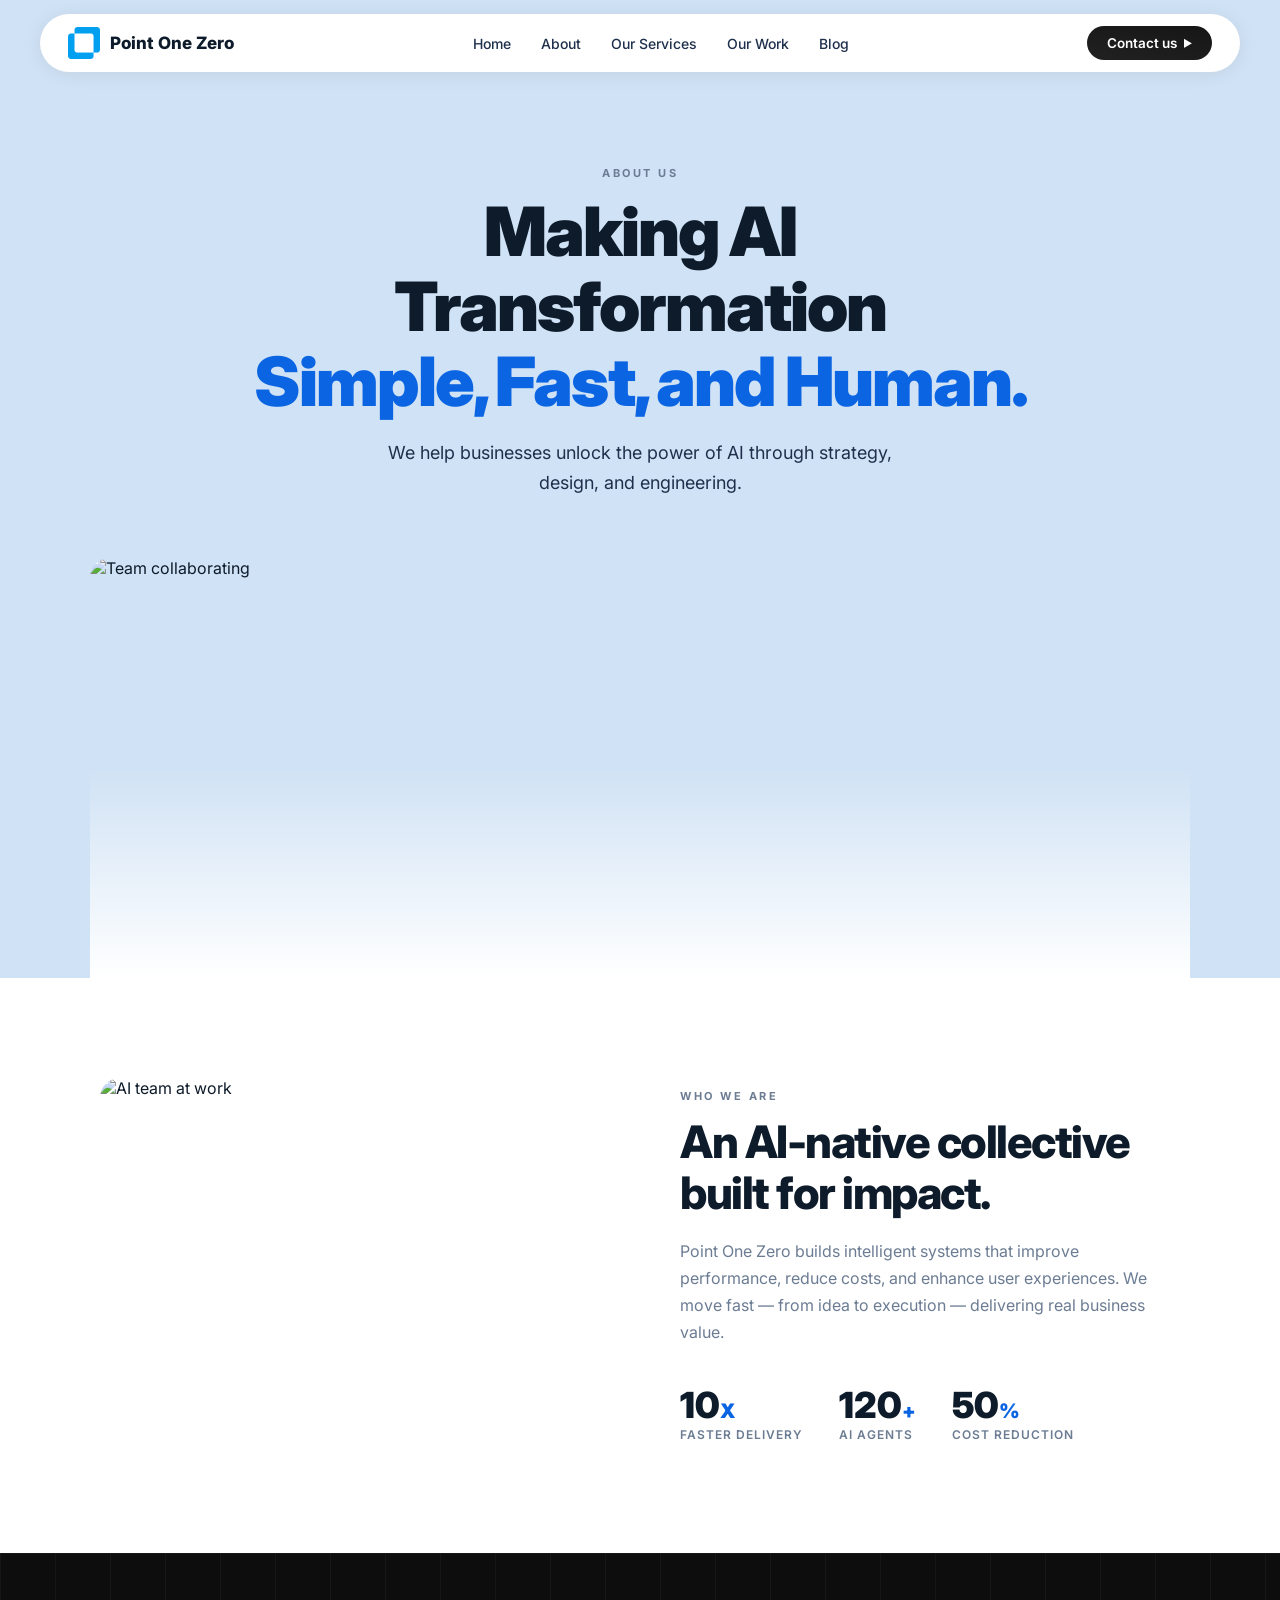
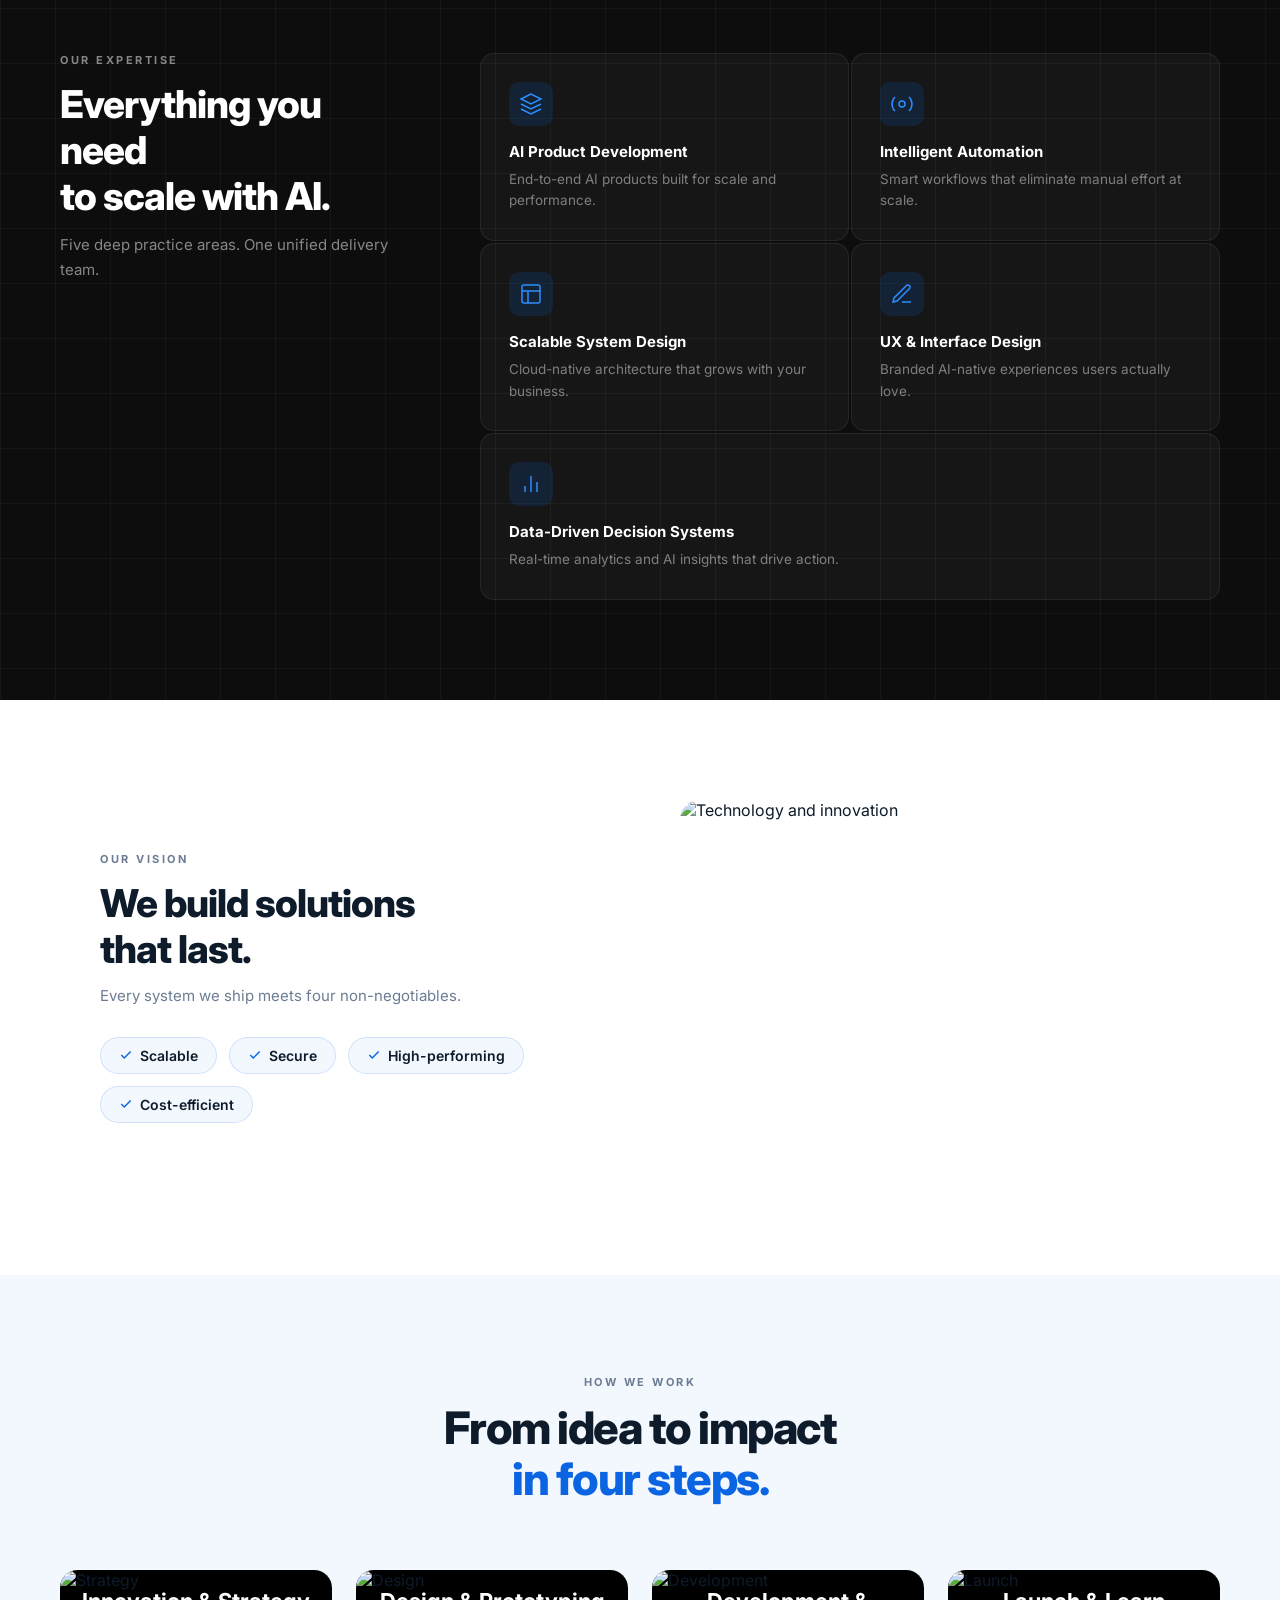
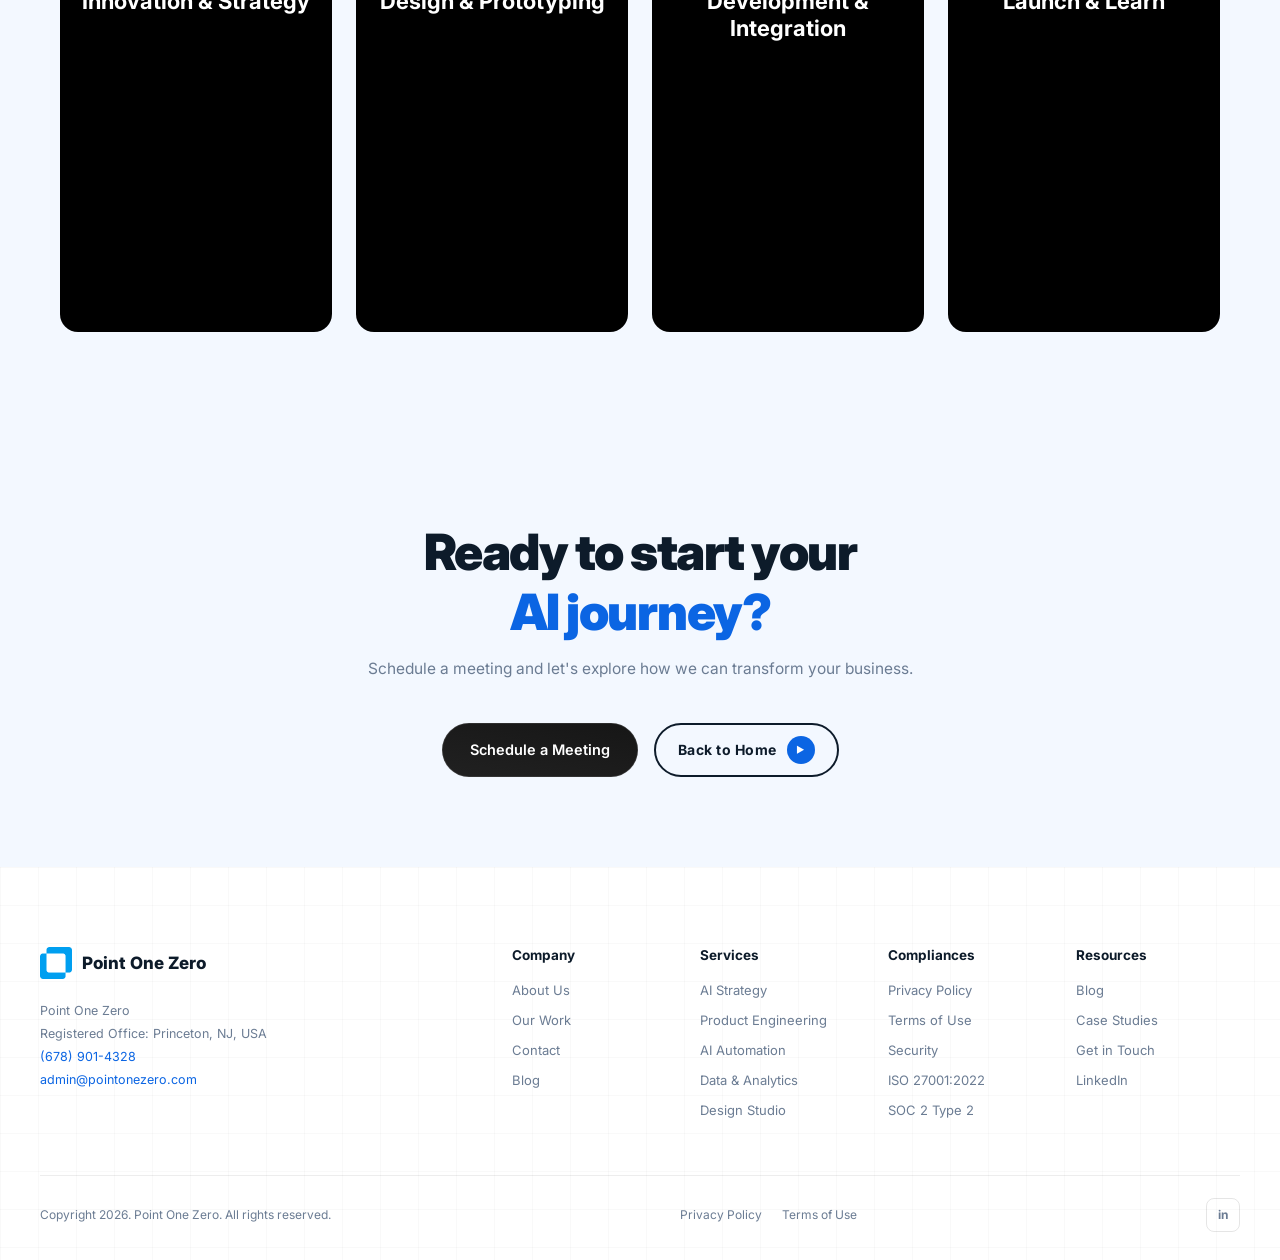
==== commit fb584c2c: "Update about page flip cards with titles and styling improvements" ====
--- a/about.html
+++ b/about.html
@@ -207,8 +207,8 @@
         <div class="ab-flip-inner">
           <div class="ab-flip-front">
             <img src="https://images.unsplash.com/photo-1507238691740-187a5b1d37b8?w=600&q=80&auto=format&fit=crop" alt="Strategy" />
-            <div class="ab-flip-arrow">
-              <svg width="18" height="18" viewBox="0 0 24 24" fill="none" stroke="currentColor" stroke-width="2.5"><line x1="12" y1="19" x2="12" y2="5"/><polyline points="5 12 12 5 19 12"/></svg>
+            <div class="ab-front-header">
+              <h3 class="ab-front-title">Innovation &amp; Strategy</h3>
             </div>
           </div>
           <div class="ab-flip-back">
@@ -223,8 +223,8 @@
         <div class="ab-flip-inner">
           <div class="ab-flip-front">
             <img src="https://images.unsplash.com/photo-1561070791-2526d30994b5?w=600&q=80&auto=format&fit=crop" alt="Design" />
-            <div class="ab-flip-arrow">
-              <svg width="18" height="18" viewBox="0 0 24 24" fill="none" stroke="currentColor" stroke-width="2.5"><line x1="12" y1="19" x2="12" y2="5"/><polyline points="5 12 12 5 19 12"/></svg>
+            <div class="ab-front-header">
+              <h3 class="ab-front-title">Design &amp; Prototyping</h3>
             </div>
           </div>
           <div class="ab-flip-back">
@@ -239,8 +239,8 @@
         <div class="ab-flip-inner">
           <div class="ab-flip-front">
             <img src="https://images.unsplash.com/photo-1571171637578-41bc2dd41cd2?w=600&q=80&auto=format&fit=crop" alt="Development" />
-            <div class="ab-flip-arrow">
-              <svg width="18" height="18" viewBox="0 0 24 24" fill="none" stroke="currentColor" stroke-width="2.5"><line x1="12" y1="19" x2="12" y2="5"/><polyline points="5 12 12 5 19 12"/></svg>
+            <div class="ab-front-header">
+              <h3 class="ab-front-title">Development &amp; Integration</h3>
             </div>
           </div>
           <div class="ab-flip-back">
@@ -254,9 +254,9 @@
       <div class="ab-flip-card">
         <div class="ab-flip-inner">
           <div class="ab-flip-front">
-            <img src="https://images.unsplash.com/photo-1551288049-bebda4e38f71?w=600&q=80&auto=format&fit=crop" alt="Launch" />
-            <div class="ab-flip-arrow">
-              <svg width="18" height="18" viewBox="0 0 24 24" fill="none" stroke="currentColor" stroke-width="2.5"><line x1="12" y1="19" x2="12" y2="5"/><polyline points="5 12 12 5 19 12"/></svg>
+            <img src="https://images.unsplash.com/photo-1460925895917-afdab827c52f?w=600&q=80&auto=format&fit=crop" alt="Launch" />
+            <div class="ab-front-header">
+              <h3 class="ab-front-title">Launch &amp; Learn</h3>
             </div>
           </div>
           <div class="ab-flip-back">
--- a/about.css
+++ b/about.css
@@ -318,37 +318,56 @@
   transform: scale(1.04);
 }
 
-/* Arrow button on top-center */
+/* Header overlay at top of front card */
+.ab-front-header {
+  position       : absolute;
+  top            : 0;
+  left           : 0;
+  right          : 0;
+  padding        : 18px 20px 14px;
+  display        : flex;
+  flex-direction : column;
+  align-items    : center;
+  gap            : 10px;
+}
+
+.ab-front-title {
+  font-size    : 22px;
+  font-weight  : 700;
+  color        : #ffffff;
+  text-align   : center;
+  line-height  : 1.25;
+  margin       : 0;
+  text-shadow  : 0 1px 6px rgba(0,0,0,0.45);
+}
+
+/* Arrow button — sits below the title */
 .ab-flip-arrow {
-  position       : absolute;
-  top            : 14px;
-  left           : 50%;
-  transform      : translateX(-50%);
   width          : 38px;
   height         : 38px;
   background     : rgba(255,255,255,0.92);
+  border         : 1.5px solid rgba(0,0,0,0.10);
   border-radius  : 50%;
   display        : flex;
   align-items    : center;
   justify-content: center;
   color          : var(--text-dark);
   box-shadow     : 0 4px 14px rgba(0,0,0,.18);
-  /* bounce up/down */
   animation      : arrowBounce 1.8s ease-in-out infinite;
-  transition     : background .25s, transform .25s;
+  transition     : background .25s;
 }
 .ab-flip-card:hover .ab-flip-arrow {
   background: #fff;
 }
 @keyframes arrowBounce {
-  0%, 100% { transform: translateX(-50%) translateY(0);   }
-  50%       { transform: translateX(-50%) translateY(-6px); }
+  0%, 100% { transform: translateY(0);   }
+  50%       { transform: translateY(-5px); }
 }
 
 /* Arrow rotates to point down when card is hovered */
 .ab-flip-card:hover .ab-flip-arrow {
   animation: none;
-  transform : translateX(-50%) rotate(180deg);
+  transform : rotate(180deg);
 }
 
 /* BACK — white bg, black text */
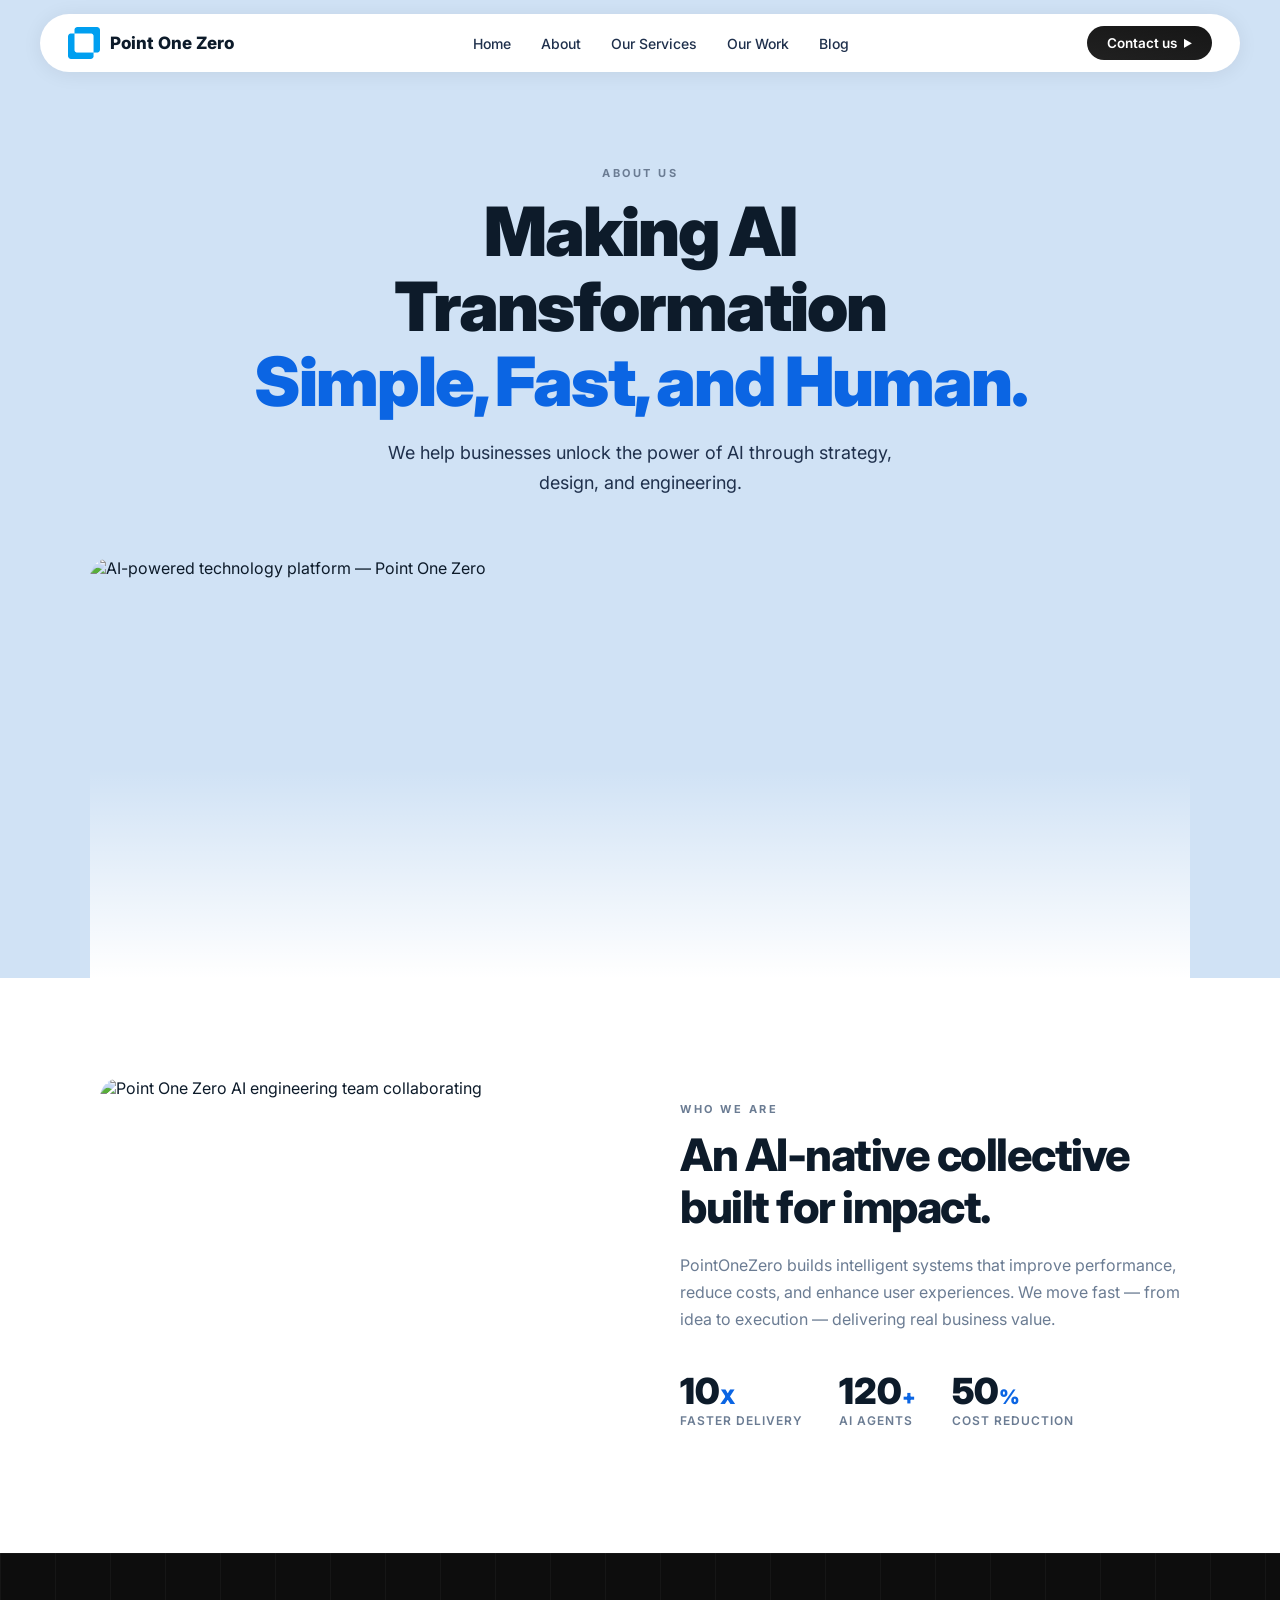
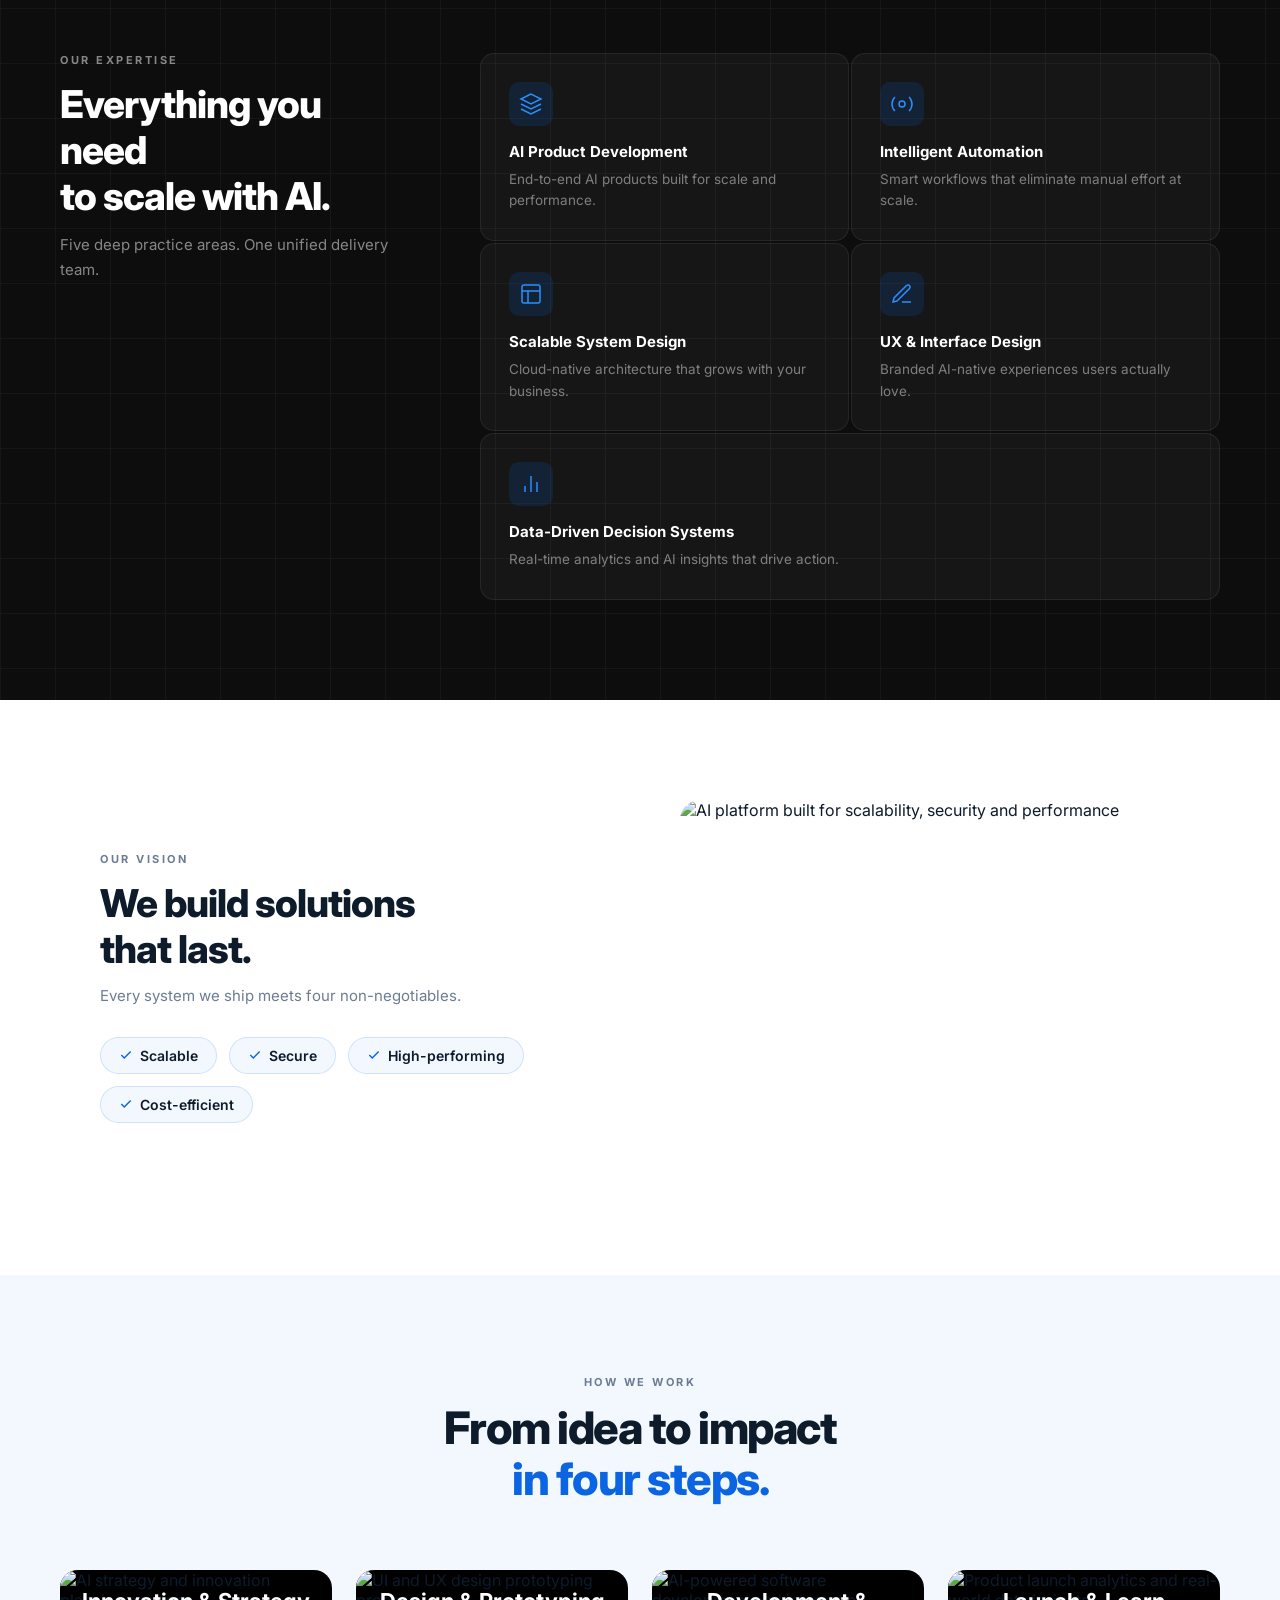
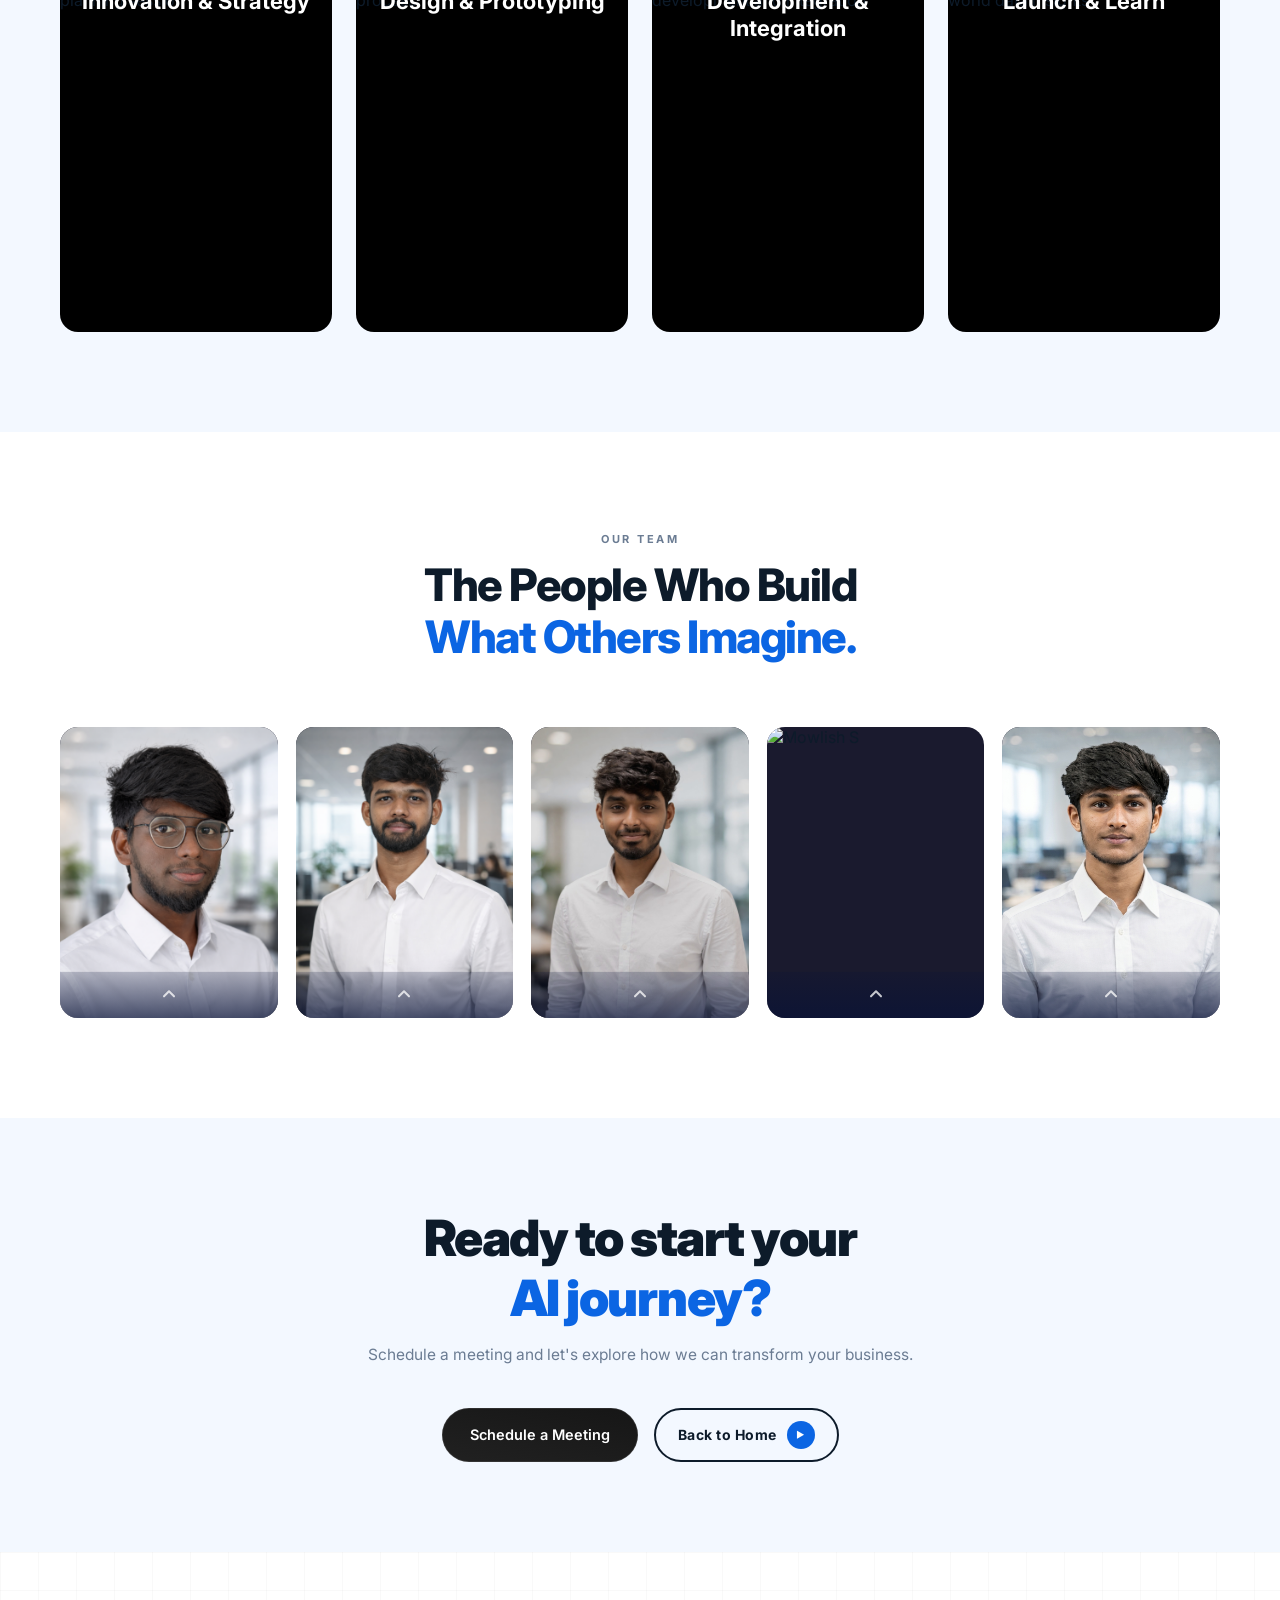
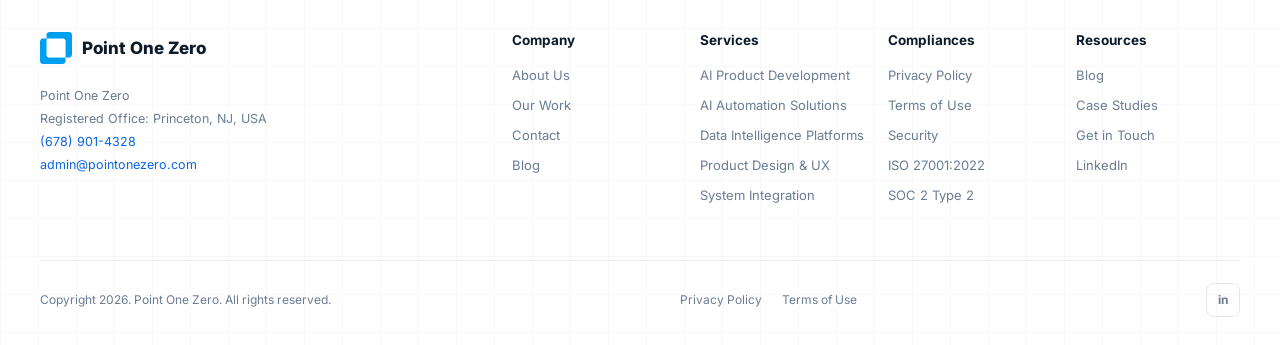
==== commit 49e668cb: "Update all website files and add new resources" ====
--- a/about.html
+++ b/about.html
@@ -3,7 +3,17 @@
 <head>
   <meta charset="UTF-8" />
   <meta name="viewport" content="width=device-width, initial-scale=1.0" />
-  <title>About — Point One Zero</title>
+  <meta name="description" content="PointOneZero's AI-native team helps businesses scale with intelligent automation, product engineering and data insights. Princeton, NJ." />
+  <meta name="robots" content="index, follow" />
+  <link rel="canonical" href="https://poz-website.vercel.app/about.html" />
+  <link rel="icon" href="POZ Logo.png" type="image/png" />
+  <meta property="og:title" content="About Us | PointOneZero — AI-Native Product Engineering" />
+  <meta property="og:description" content="AI-native collective built for impact. Intelligent systems that improve performance and reduce costs." />
+  <meta property="og:image" content="https://poz-website.vercel.app/ai-workflow.png" />
+  <meta property="og:url" content="https://poz-website.vercel.app/about.html" />
+  <meta property="og:type" content="website" />
+  <meta name="twitter:card" content="summary_large_image" />
+  <title>About Us | PointOneZero — AI-Native Product Engineering Company</title>
   <link rel="preconnect" href="https://fonts.googleapis.com" />
   <link rel="preconnect" href="https://fonts.gstatic.com" crossorigin />
   <link href="https://fonts.googleapis.com/css2?family=Inter:ital,wght@0,300;0,400;0,500;0,600;0,700;0,800;0,900;1,400;1,600&display=swap" rel="stylesheet" />
@@ -16,7 +26,7 @@
   <header class="site-header">
     <nav class="navbar">
       <a href="index.html" class="logo">
-        <img src="POZ Logo.png" alt="Point One Zero Logo" class="logo-img" />
+        <img src="POZ Logo.png" alt="PointOneZero Logo" class="logo-img" />
         <span>Point One Zero</span>
       </a>
       <ul class="nav-links">
@@ -42,7 +52,7 @@
       <li><a href="services.html">Our Services</a></li>
       <li><a href="work.html">Our Work</a></li>
       <li><a href="blog.html">Blog</a></li>
-      <li><a href="index.html#contact">Contact us</a></li>
+      <li><a href="contact.html">Contact us</a></li>
     </ul>
   </div>
 
@@ -63,8 +73,8 @@
     <!-- Hero visual: full-width image strip -->
     <div class="ab-hero-img-strip">
       <img
-        src="https://images.unsplash.com/photo-1552664730-d307ca884978?w=1600&q=80&auto=format&fit=crop"
-        alt="Team collaborating"
+        src="https://images.unsplash.com/photo-1677442135703-1787eea5ce01?w=1600&q=80&auto=format&fit=crop" loading="lazy"
+        alt="AI-powered technology platform — Point One Zero"
         class="ab-hero-img"
       />
       <div class="ab-hero-img-overlay"></div>
@@ -77,15 +87,15 @@
   <section class="ab-who">
     <div class="ab-who-img">
       <img
-        src="https://images.unsplash.com/photo-1531482615713-2afd69097998?w=900&q=80&auto=format&fit=crop"
-        alt="AI team at work"
+        src="https://images.unsplash.com/photo-1522071820081-009f0129c71c?w=900&q=80&auto=format&fit=crop" loading="lazy"
+        alt="Point One Zero AI engineering team collaborating"
       />
     </div>
     <div class="ab-who-text">
       <span class="section-eyebrow">WHO WE ARE</span>
       <h2>An AI-native collective<br />built for impact.</h2>
       <p>
-        Point One Zero builds intelligent systems that improve performance,
+        PointOneZero builds intelligent systems that improve performance,
         reduce costs, and enhance user experiences. We move fast — from
         idea to execution — delivering real business value.
       </p>
@@ -185,8 +195,8 @@
     </div>
     <div class="ab-vision-img">
       <img
-        src="https://images.unsplash.com/photo-1518770660439-4636190af475?w=900&q=80&auto=format&fit=crop"
-        alt="Technology and innovation"
+        src="https://images.unsplash.com/photo-1504868584819-f8e8b4b6d7e3?w=900&q=80&auto=format&fit=crop" loading="lazy"
+        alt="AI platform built for scalability, security and performance"
       />
     </div>
   </section>
@@ -206,7 +216,7 @@
       <div class="ab-flip-card">
         <div class="ab-flip-inner">
           <div class="ab-flip-front">
-            <img src="https://images.unsplash.com/photo-1507238691740-187a5b1d37b8?w=600&q=80&auto=format&fit=crop" alt="Strategy" />
+            <img src="https://images.unsplash.com/photo-1553877522-43269d4ea984?w=600&q=80&auto=format&fit=crop" loading="lazy" alt="AI strategy and innovation planning session" />
             <div class="ab-front-header">
               <h3 class="ab-front-title">Innovation &amp; Strategy</h3>
             </div>
@@ -222,7 +232,7 @@
       <div class="ab-flip-card">
         <div class="ab-flip-inner">
           <div class="ab-flip-front">
-            <img src="https://images.unsplash.com/photo-1561070791-2526d30994b5?w=600&q=80&auto=format&fit=crop" alt="Design" />
+            <img src="https://images.unsplash.com/photo-1561070791-2526d30994b5?w=600&q=80&auto=format&fit=crop" loading="lazy" alt="UI and UX design prototyping process" />
             <div class="ab-front-header">
               <h3 class="ab-front-title">Design &amp; Prototyping</h3>
             </div>
@@ -238,7 +248,7 @@
       <div class="ab-flip-card">
         <div class="ab-flip-inner">
           <div class="ab-flip-front">
-            <img src="https://images.unsplash.com/photo-1571171637578-41bc2dd41cd2?w=600&q=80&auto=format&fit=crop" alt="Development" />
+            <img src="https://images.unsplash.com/photo-1555949963-ff9fe0c870eb?w=600&q=80&auto=format&fit=crop" loading="lazy" alt="AI-powered software development and integration" />
             <div class="ab-front-header">
               <h3 class="ab-front-title">Development &amp; Integration</h3>
             </div>
@@ -254,7 +264,7 @@
       <div class="ab-flip-card">
         <div class="ab-flip-inner">
           <div class="ab-flip-front">
-            <img src="https://images.unsplash.com/photo-1460925895917-afdab827c52f?w=600&q=80&auto=format&fit=crop" alt="Launch" />
+            <img src="https://images.unsplash.com/photo-1460925895917-afdab827c52f?w=600&q=80&auto=format&fit=crop" loading="lazy" alt="Product launch analytics and real-world data insights" />
             <div class="ab-front-header">
               <h3 class="ab-front-title">Launch &amp; Learn</h3>
             </div>
@@ -262,6 +272,104 @@
           <div class="ab-flip-back">
             <h3>Launch &amp; Learn</h3>
             <p>Deploy, monitor, and continuously improve using real-world insights and data.</p>
+          </div>
+        </div>
+      </div>
+
+    </div>
+  </section>
+
+  <!-- ═══════════════════════════════
+       TEAM
+  ═══════════════════════════════ -->
+  <section class="ab-team">
+    <div class="ab-team-head">
+      <span class="section-eyebrow">OUR TEAM</span>
+      <h2>The People Who Build<br /><span class="blue-text">What Others Imagine.</span></h2>
+    </div>
+    <div class="ab-team-grid">
+
+      <!-- Migavel D -->
+      <div class="ab-team-card">
+        <img src="profile/migavel.png" alt="Migavel D" class="ab-team-photo" />
+        <div class="ab-team-overlay">
+          <div class="ab-team-arrow">
+            <svg width="20" height="20" viewBox="0 0 24 24" fill="none" stroke="currentColor" stroke-width="2.5" stroke-linecap="round" stroke-linejoin="round"><polyline points="18 15 12 9 6 15"/></svg>
+          </div>
+          <div class="ab-team-info">
+            <p class="ab-team-name">Migavel D</p>
+            <p class="ab-team-role">Lead AI Engineer</p>
+            <a href="https://www.linkedin.com/in/migavel" target="_blank" rel="noopener" class="ab-team-li-link" aria-label="LinkedIn">
+              <svg xmlns="http://www.w3.org/2000/svg" viewBox="0 0 24 24" fill="currentColor" width="16" height="16"><path d="M20.447 20.452h-3.554v-5.569c0-1.328-.027-3.037-1.852-3.037-1.853 0-2.136 1.445-2.136 2.939v5.667H9.351V9h3.414v1.561h.046c.477-.9 1.637-1.85 3.37-1.85 3.601 0 4.267 2.37 4.267 5.455v6.286zM5.337 7.433c-1.144 0-2.063-.926-2.063-2.065 0-1.138.92-2.063 2.063-2.063 1.14 0 2.064.925 2.064 2.063 0 1.139-.925 2.065-2.064 2.065zm1.782 13.019H3.555V9h3.564v11.452zM22.225 0H1.771C.792 0 0 .774 0 1.729v20.542C0 23.227.792 24 1.771 24h20.451C23.2 24 24 23.227 24 22.271V1.729C24 .774 23.2 0 22.222 0h.003z"/></svg>
+            </a>
+          </div>
+        </div>
+      </div>
+
+      <!-- Lakshmanan S -->
+      <div class="ab-team-card">
+        <img src="profile/Lakshmanan.png" alt="Lakshmanan S" class="ab-team-photo" />
+        <div class="ab-team-overlay">
+          <div class="ab-team-arrow">
+            <svg width="20" height="20" viewBox="0 0 24 24" fill="none" stroke="currentColor" stroke-width="2.5" stroke-linecap="round" stroke-linejoin="round"><polyline points="18 15 12 9 6 15"/></svg>
+          </div>
+          <div class="ab-team-info">
+            <p class="ab-team-name">Lakshmanan S</p>
+            <p class="ab-team-role">AI Engineer</p>
+            <a href="https://www.linkedin.com/in/lakshmananselvaraj123/" target="_blank" rel="noopener" class="ab-team-li-link" aria-label="LinkedIn">
+              <svg xmlns="http://www.w3.org/2000/svg" viewBox="0 0 24 24" fill="currentColor" width="16" height="16"><path d="M20.447 20.452h-3.554v-5.569c0-1.328-.027-3.037-1.852-3.037-1.853 0-2.136 1.445-2.136 2.939v5.667H9.351V9h3.414v1.561h.046c.477-.9 1.637-1.85 3.37-1.85 3.601 0 4.267 2.37 4.267 5.455v6.286zM5.337 7.433c-1.144 0-2.063-.926-2.063-2.065 0-1.138.92-2.063 2.063-2.063 1.14 0 2.064.925 2.064 2.063 0 1.139-.925 2.065-2.064 2.065zm1.782 13.019H3.555V9h3.564v11.452zM22.225 0H1.771C.792 0 0 .774 0 1.729v20.542C0 23.227.792 24 1.771 24h20.451C23.2 24 24 23.227 24 22.271V1.729C24 .774 23.2 0 22.222 0h.003z"/></svg>
+            </a>
+          </div>
+        </div>
+      </div>
+
+      <!-- Gobikrishnan K -->
+      <div class="ab-team-card">
+        <img src="profile/gopi.jpg" alt="Gobikrishnan K" class="ab-team-photo" />
+        <div class="ab-team-overlay">
+          <div class="ab-team-arrow">
+            <svg width="20" height="20" viewBox="0 0 24 24" fill="none" stroke="currentColor" stroke-width="2.5" stroke-linecap="round" stroke-linejoin="round"><polyline points="18 15 12 9 6 15"/></svg>
+          </div>
+          <div class="ab-team-info">
+            <p class="ab-team-name">Gobikrishnan K</p>
+            <p class="ab-team-role">AI Engineer</p>
+            <a href="https://www.linkedin.com/in/gobi14/" target="_blank" rel="noopener" class="ab-team-li-link" aria-label="LinkedIn">
+              <svg xmlns="http://www.w3.org/2000/svg" viewBox="0 0 24 24" fill="currentColor" width="16" height="16"><path d="M20.447 20.452h-3.554v-5.569c0-1.328-.027-3.037-1.852-3.037-1.853 0-2.136 1.445-2.136 2.939v5.667H9.351V9h3.414v1.561h.046c.477-.9 1.637-1.85 3.37-1.85 3.601 0 4.267 2.37 4.267 5.455v6.286zM5.337 7.433c-1.144 0-2.063-.926-2.063-2.065 0-1.138.92-2.063 2.063-2.063 1.14 0 2.064.925 2.064 2.063 0 1.139-.925 2.065-2.064 2.065zm1.782 13.019H3.555V9h3.564v11.452zM22.225 0H1.771C.792 0 0 .774 0 1.729v20.542C0 23.227.792 24 1.771 24h20.451C23.2 24 24 23.227 24 22.271V1.729C24 .774 23.2 0 22.222 0h.003z"/></svg>
+            </a>
+          </div>
+        </div>
+      </div>
+
+      <!-- Mowlish S -->
+      <div class="ab-team-card">
+        <img src="profile/Mowllish.jpg" alt="Mowlish S" class="ab-team-photo" />
+        <div class="ab-team-overlay">
+          <div class="ab-team-arrow">
+            <svg width="20" height="20" viewBox="0 0 24 24" fill="none" stroke="currentColor" stroke-width="2.5" stroke-linecap="round" stroke-linejoin="round"><polyline points="18 15 12 9 6 15"/></svg>
+          </div>
+          <div class="ab-team-info">
+            <p class="ab-team-name">Mowlish S</p>
+            <p class="ab-team-role">AEO Analyst</p>
+            <a href="https://www.linkedin.com/in/mowlish-s-73b745318/" target="_blank" rel="noopener" class="ab-team-li-link" aria-label="LinkedIn">
+              <svg xmlns="http://www.w3.org/2000/svg" viewBox="0 0 24 24" fill="currentColor" width="16" height="16"><path d="M20.447 20.452h-3.554v-5.569c0-1.328-.027-3.037-1.852-3.037-1.853 0-2.136 1.445-2.136 2.939v5.667H9.351V9h3.414v1.561h.046c.477-.9 1.637-1.85 3.37-1.85 3.601 0 4.267 2.37 4.267 5.455v6.286zM5.337 7.433c-1.144 0-2.063-.926-2.063-2.065 0-1.138.92-2.063 2.063-2.063 1.14 0 2.064.925 2.064 2.063 0 1.139-.925 2.065-2.064 2.065zm1.782 13.019H3.555V9h3.564v11.452zM22.225 0H1.771C.792 0 0 .774 0 1.729v20.542C0 23.227.792 24 1.771 24h20.451C23.2 24 24 23.227 24 22.271V1.729C24 .774 23.2 0 22.222 0h.003z"/></svg>
+            </a>
+          </div>
+        </div>
+      </div>
+
+      <!-- Mageshwaran S -->
+      <div class="ab-team-card">
+        <img src="profile/Mageshwaran.png" alt="Mageshwaran S" class="ab-team-photo" />
+        <div class="ab-team-overlay">
+          <div class="ab-team-arrow">
+            <svg width="20" height="20" viewBox="0 0 24 24" fill="none" stroke="currentColor" stroke-width="2.5" stroke-linecap="round" stroke-linejoin="round"><polyline points="18 15 12 9 6 15"/></svg>
+          </div>
+          <div class="ab-team-info">
+            <p class="ab-team-name">Mageshwaran S</p>
+            <p class="ab-team-role">Multimedia Designer &amp; UI/UX</p>
+            <a href="https://www.linkedin.com/in/mageshwarans47/" target="_blank" rel="noopener" class="ab-team-li-link" aria-label="LinkedIn">
+              <svg xmlns="http://www.w3.org/2000/svg" viewBox="0 0 24 24" fill="currentColor" width="16" height="16"><path d="M20.447 20.452h-3.554v-5.569c0-1.328-.027-3.037-1.852-3.037-1.853 0-2.136 1.445-2.136 2.939v5.667H9.351V9h3.414v1.561h.046c.477-.9 1.637-1.85 3.37-1.85 3.601 0 4.267 2.37 4.267 5.455v6.286zM5.337 7.433c-1.144 0-2.063-.926-2.063-2.065 0-1.138.92-2.063 2.063-2.063 1.14 0 2.064.925 2.064 2.063 0 1.139-.925 2.065-2.064 2.065zm1.782 13.019H3.555V9h3.564v11.452zM22.225 0H1.771C.792 0 0 .774 0 1.729v20.542C0 23.227.792 24 1.771 24h20.451C23.2 24 24 23.227 24 22.271V1.729C24 .774 23.2 0 22.222 0h.003z"/></svg>
+            </a>
           </div>
         </div>
       </div>
@@ -288,7 +396,7 @@
     <div class="footer-top">
       <div class="footer-brand">
         <a href="index.html" class="logo footer-logo">
-          <img src="POZ Logo.png" alt="Point One Zero Logo" class="logo-img" />
+          <img src="POZ Logo.png" alt="PointOneZero Logo" class="logo-img" />
           <span>Point One Zero</span>
         </a>
         <address class="footer-addr">
@@ -311,11 +419,11 @@
         <div class="fcol">
           <h4>Services</h4>
           <ul>
-            <li><a href="services.html">AI Strategy</a></li>
-            <li><a href="services.html">Product Engineering</a></li>
-            <li><a href="services.html">AI Automation</a></li>
-            <li><a href="services.html">Data &amp; Analytics</a></li>
-            <li><a href="services.html">Design Studio</a></li>
+            <li><a href="services.html">AI Product Development</a></li>
+            <li><a href="services.html">AI Automation Solutions</a></li>
+            <li><a href="services.html">Data Intelligence Platforms</a></li>
+            <li><a href="services.html">Product Design &amp; UX</a></li>
+            <li><a href="services.html">System Integration</a></li>
           </ul>
         </div>
         <div class="fcol">
--- a/style.css
+++ b/style.css
@@ -367,12 +367,11 @@
   50%     { transform: scale(1.12); opacity: 1;  }
 }
 .hero-img {
-  width    : 100%;
-  max-width: 700px;
-  position : relative;
-  z-index  : 1;
-  animation: floatImg 5s ease-in-out infinite;
-  filter   : drop-shadow(0 24px 48px rgba(11,101,227,.18));
+  width      : 100%;
+  max-width  : 700px;
+  position   : relative;
+  z-index    : 1;
+  mix-blend-mode: multiply;
 }
 @keyframes floatImg {
   0%,100% { transform: translateY(0)   rotate(0deg); }
--- a/about.css
+++ b/about.css
@@ -404,6 +404,120 @@
 .ab-flip-card:hover .ab-flip-back p {
   opacity  : 1;
   transform: translateY(0);
+}
+
+/* ── TEAM ── */
+.ab-team {
+  padding   : 100px 40px;
+  background: var(--white-bg);
+}
+.ab-team-head {
+  text-align : center;
+  max-width  : 600px;
+  margin     : 0 auto 64px;
+}
+.ab-team-head h2 {
+  font-size    : clamp(30px, 3.5vw, 48px);
+  font-weight  : 800;
+  line-height  : 1.15;
+  letter-spacing: -1.5px;
+  color        : var(--text-dark);
+}
+.ab-team-grid {
+  display              : grid;
+  grid-template-columns: repeat(5, 1fr);
+  gap                  : 18px;
+  max-width            : 1160px;
+  margin               : 0 auto;
+}
+.ab-team-card {
+  position     : relative;
+  aspect-ratio : 3/4;
+  border-radius: 18px;
+  overflow     : hidden;
+  background   : #1a1a2e;
+  cursor       : pointer;
+}
+.ab-team-photo {
+  width           : 100%;
+  height          : 100%;
+  object-fit      : cover;
+  object-position : center top;
+  display         : block;
+  transition      : transform .5s ease;
+}
+.ab-team-card:hover .ab-team-photo {
+  transform: scale(1.06);
+}
+
+/* Gradient overlay — slides up from bottom.
+   Only the arrow strip (~46px) peeks out by default. */
+.ab-team-overlay {
+  position  : absolute;
+  bottom    : 0;
+  left      : 0;
+  right     : 0;
+  background: linear-gradient(
+    to bottom,
+    rgba(8, 18, 55, 0.22)  0%,
+    rgba(8, 18, 55, 0.80) 38%,
+    #080f33              100%
+  );
+  transform : translateY(calc(100% - 46px));
+  transition: transform .42s cubic-bezier(.4,0,.2,1);
+}
+.ab-team-card:hover .ab-team-overlay {
+  transform: translateY(0);
+}
+
+/* Arrow — always visible, rotates on hover */
+.ab-team-arrow {
+  display        : flex;
+  justify-content: center;
+  align-items    : center;
+  padding        : 12px 0 8px;
+  color          : rgba(255,255,255,0.75);
+  transition     : transform .35s ease;
+}
+.ab-team-card:hover .ab-team-arrow {
+  transform: rotate(180deg);
+}
+
+/* Name / role / LinkedIn */
+.ab-team-info {
+  padding   : 4px 14px 18px;
+  text-align: center;
+}
+.ab-team-name {
+  font-size  : 15px;
+  font-weight: 700;
+  color      : #ffffff;
+  margin     : 0 0 4px;
+  line-height: 1.25;
+}
+.ab-team-role {
+  font-size  : 11.5px;
+  color      : rgba(255,255,255,0.6);
+  margin     : 0 0 14px;
+  line-height: 1.4;
+}
+.ab-team-li-link {
+  display        : inline-flex;
+  align-items    : center;
+  justify-content: center;
+  width          : 30px;
+  height         : 30px;
+  background     : rgba(255,255,255,0.12);
+  border         : 1.5px solid rgba(255,255,255,0.22);
+  border-radius  : 7px;
+  color          : #fff;
+  text-decoration: none;
+  transition     : background .2s, border-color .2s, transform .2s;
+}
+.ab-team-li-link:hover {
+  background  : #0a66c2;
+  border-color: #0a66c2;
+  transform   : scale(1.1);
 }
 
 /* ── RESPONSIVE ── */
@@ -421,6 +535,7 @@
     grid-template-columns: repeat(2, 1fr);
   }
   .ab-flip-card { aspect-ratio: 4/5; }
+  .ab-team-grid { grid-template-columns: repeat(3, 1fr); gap: 14px; }
 }
 @media (max-width: 600px) {
   .ab-hero { padding: 60px 20px 0; }
@@ -431,4 +546,6 @@
   .ab-exp-card:last-child { grid-column: auto; }
   .ab-who-stats { gap: 24px; }
   .ab-hero-img-strip { height: 240px; }
-}
+  .ab-team { padding: 60px 20px; }
+  .ab-team-grid { grid-template-columns: repeat(2, 1fr); gap: 12px; }
+}
